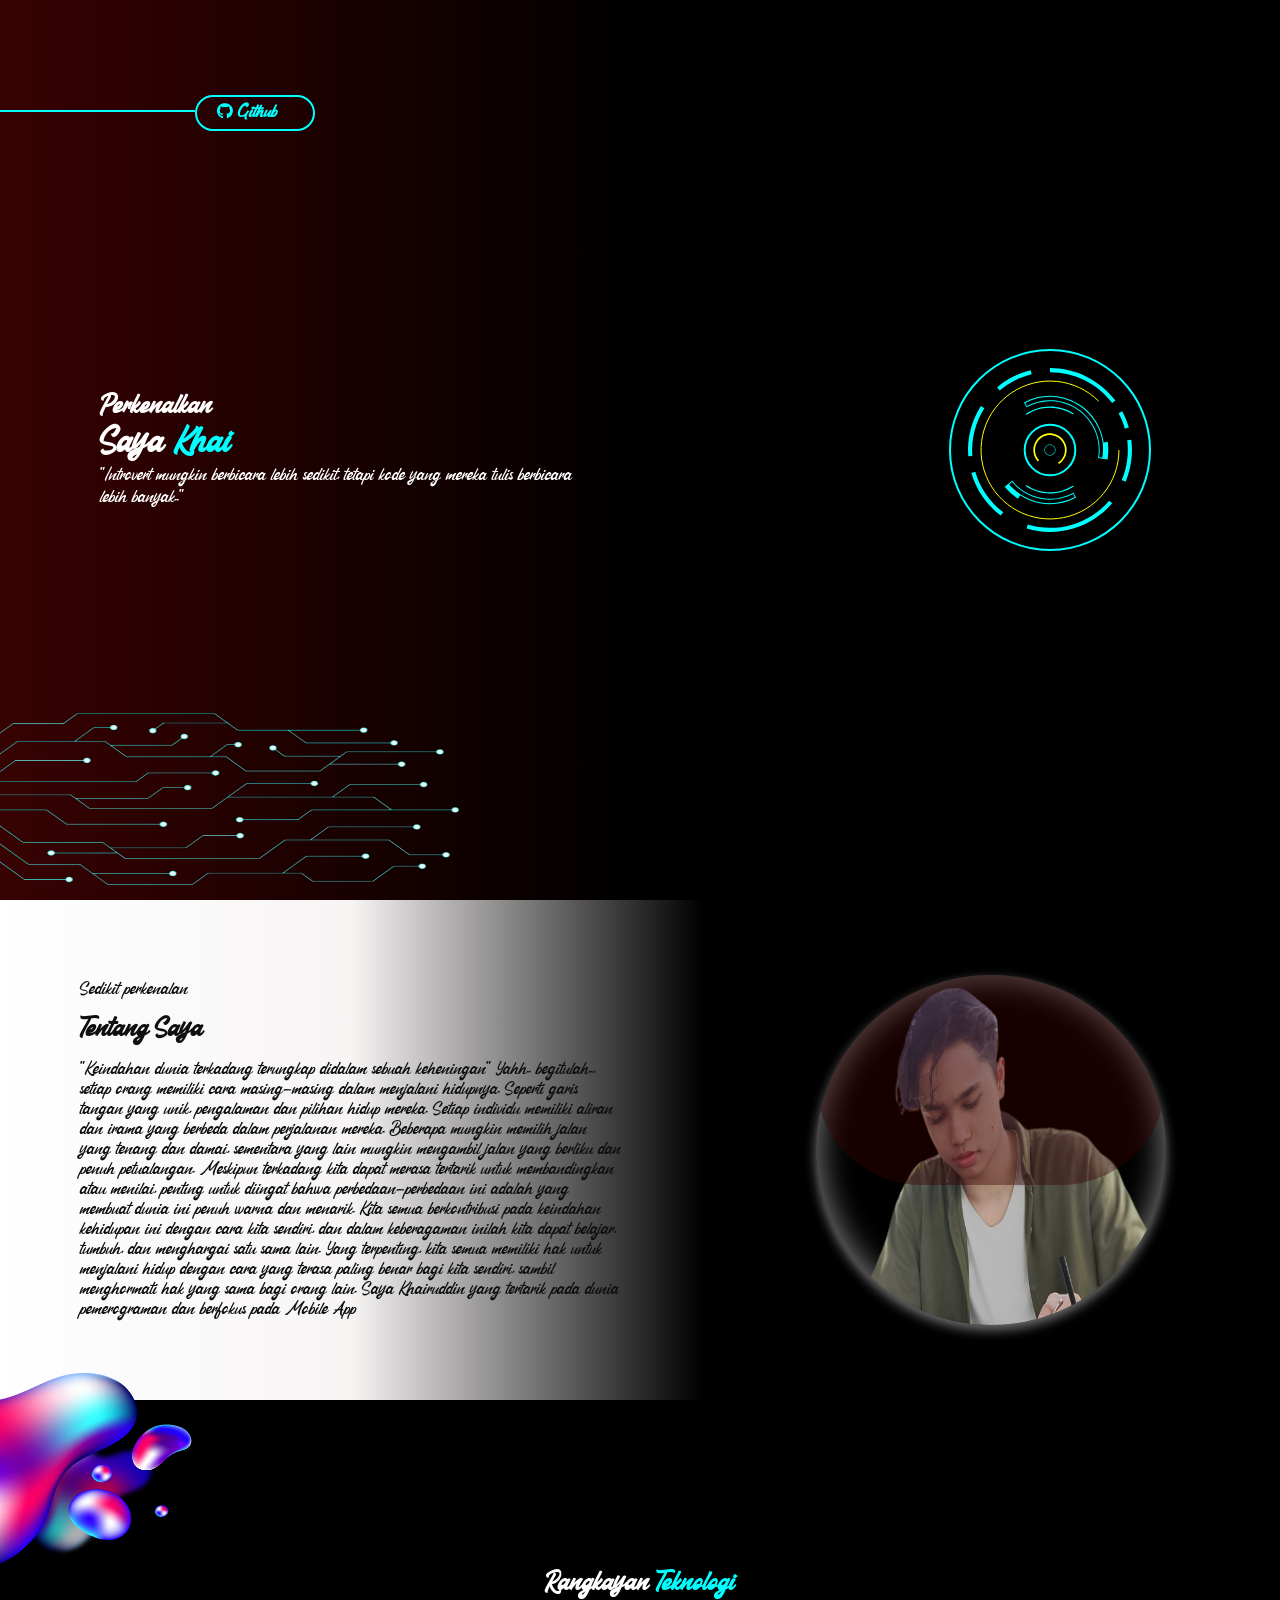
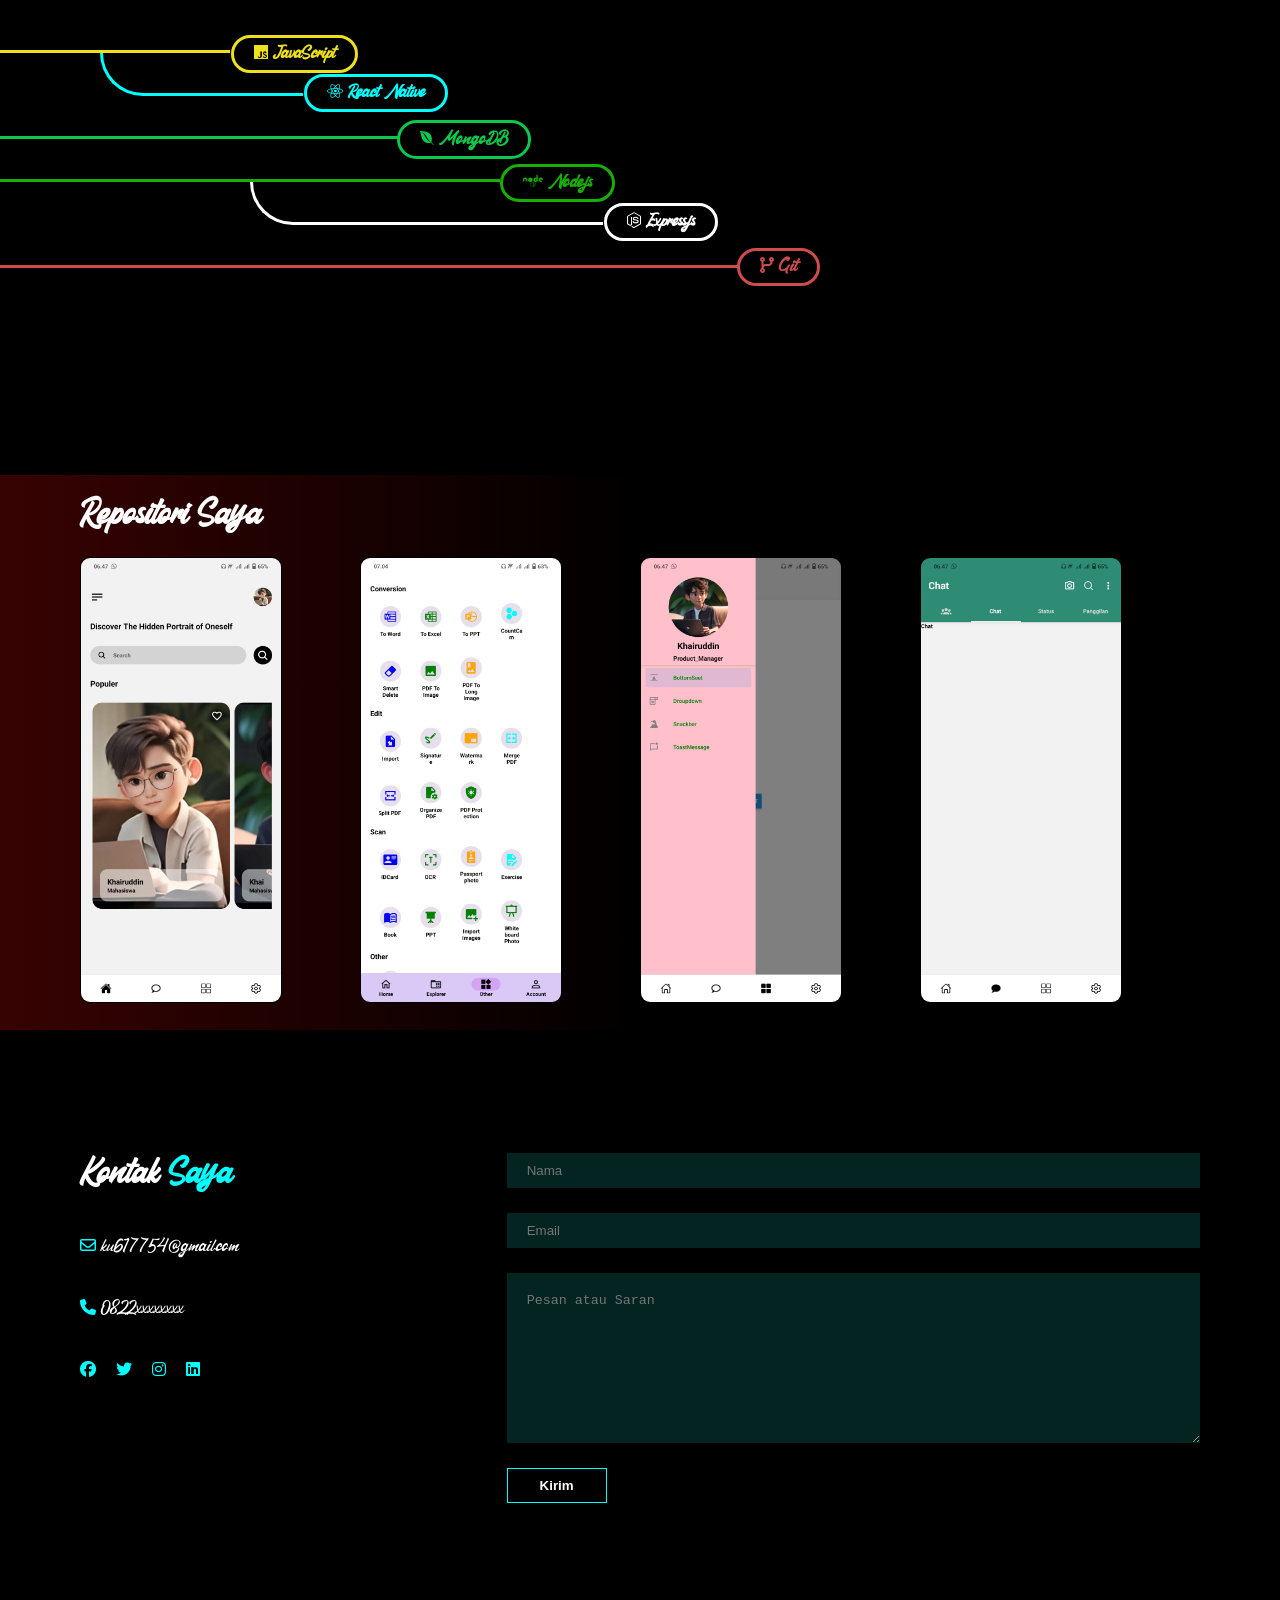
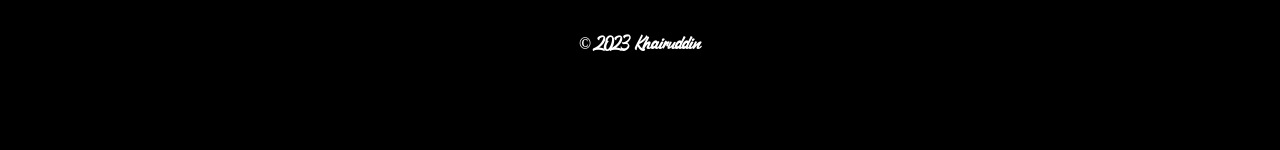
==== index.html @ d04c3fbc "mengatur responsif" ====
<!DOCTYPE html>
<html lang="en">

<head>
    <meta charset="UTF-8">
    <meta name="viewport" content="width=device-width, initial-scale=1.0">
    <title>Porfolio</title>
    <link rel="icon" href="/images/tes.png">
    <link rel="stylesheet" href="/src/styles/main.css">
    <link rel="stylesheet" href="https://cdnjs.cloudflare.com/ajax/libs/animate.css/4.1.1/animate.min.css" />
    <link rel="stylesheet" href="https://cdnjs.cloudflare.com/ajax/libs/font-awesome/6.4.2/css/all.min.css" />
    <link rel="stylesheet" href="/src/styles/animation.css">
    <link rel="stylesheet" href="/src/styles/responsive.css">
</head>

<body>
    <div class="Container">
        <header>

            <div class="header_blockA">
                <div class="garis">
                    <div class="sub_garisA"><a href="https://github.com/khai62"><i class="fa-brands fa-github"></i>
                            Github</a></div>
                </div>
                <img src="/images/ee.png">
                <h2 class="animate__animated animate__fadeInDownBig">Perkenalkan</h2>
                <h1 class="animate__animated animate__fadeInLeft">Saya <span>Khai</span></h1>
                <p class="animate__animated animate__fadeInUpBig">"Introvert mungkin berbicara lebih sedikit, tetapi
                    kode
                    yang mereka tulis berbicara lebih banyak.."</p>
            </div>
            <div class="header_blockB">
                <div class="svg-frame">
                    <svg style="--i:0;--j:0;">
                        <g id="out1">
                            <path
                                d="M72 172C72 116.772 116.772 72 172 72C227.228 72 272 116.772 272 172C272 227.228 227.228 272 172 272C116.772 272 72 227.228 72 172ZM197.322 172C197.322 158.015 185.985 146.678 172 146.678C158.015 146.678 146.678 158.015 146.678 172C146.678 185.985 158.015 197.322 172 197.322C185.985 197.322 197.322 185.985 197.322 172Z">
                            </path>
                            <path mask="url(#path-1-inside-1_111_3212)" stroke-miterlimit="16" stroke-width="2"
                                stroke="#00FFFF"
                                d="M72 172C72 116.772 116.772 72 172 72C227.228 72 272 116.772 272 172C272 227.228 227.228 272 172 272C116.772 272 72 227.228 72 172ZM197.322 172C197.322 158.015 185.985 146.678 172 146.678C158.015 146.678 146.678 158.015 146.678 172C146.678 185.985 158.015 197.322 172 197.322C185.985 197.322 197.322 185.985 197.322 172Z">
                            </path>
                        </g>
                    </svg>

                    <svg style="--i:1;--j:1;">
                        <g id="out2">2
                            <mask fill="white" id="path-2-inside-2_111_3212">
                                <path
                                    d="M102.892 127.966C93.3733 142.905 88.9517 160.527 90.2897 178.19L94.3752 177.88C93.1041 161.1 97.3046 144.36 106.347 130.168L102.892 127.966Z">
                                </path>
                                <path
                                    d="M93.3401 194.968C98.3049 211.971 108.646 226.908 122.814 237.541L125.273 234.264C111.814 224.163 101.99 209.973 97.2731 193.819L93.3401 194.968Z">
                                </path>
                                <path
                                    d="M152.707 92.3592C140.33 95.3575 128.822 101.199 119.097 109.421L121.742 112.55C130.981 104.739 141.914 99.1897 153.672 96.3413L152.707 92.3592Z">
                                </path>
                                <path
                                    d="M253.294 161.699C255.099 175.937 253.132 190.4 247.59 203.639L243.811 202.057C249.075 189.48 250.944 175.74 249.23 162.214L253.294 161.699Z">
                                </path>
                                <path
                                    d="M172 90.0557C184.677 90.0557 197.18 92.9967 208.528 98.6474C219.875 104.298 229.757 112.505 237.396 122.621L234.126 125.09C226.869 115.479 217.481 107.683 206.701 102.315C195.921 96.9469 184.043 94.1529 172 94.1529V90.0557Z">
                                </path>
                                <path
                                    d="M244.195 133.235C246.991 138.442 249.216 143.937 250.83 149.623L246.888 150.742C245.355 145.34 243.242 140.12 240.586 135.174L244.195 133.235Z">
                                </path>
                                <path
                                    d="M234.238 225.304C223.932 237.338 210.358 246.126 195.159 250.604C179.961 255.082 163.79 255.058 148.606 250.534L149.775 246.607C164.201 250.905 179.563 250.928 194.001 246.674C208.44 242.42 221.335 234.071 231.126 222.639L234.238 225.304Z">
                                </path>
                            </mask>
                            <path mask="url(#path-2-inside-2_111_3212)" fill="#00FFFF"
                                d="M102.892 127.966L105.579 123.75L101.362 121.063L98.6752 125.28L102.892 127.966ZM90.2897 178.19L85.304 178.567L85.6817 183.553L90.6674 183.175L90.2897 178.19ZM94.3752 177.88L94.7529 182.866L99.7386 182.488L99.3609 177.503L94.3752 177.88ZM106.347 130.168L110.564 132.855L113.251 128.638L109.034 125.951L106.347 130.168ZM93.3401 194.968L91.9387 190.168L87.1391 191.569L88.5405 196.369L93.3401 194.968ZM122.814 237.541L119.813 241.54L123.812 244.541L126.813 240.542L122.814 237.541ZM125.273 234.264L129.272 237.265L132.273 233.266L128.274 230.265L125.273 234.264ZM97.2731 193.819L102.073 192.418L100.671 187.618L95.8717 189.02L97.2731 193.819ZM152.707 92.3592L157.567 91.182L156.389 86.3226L151.53 87.4998L152.707 92.3592ZM119.097 109.421L115.869 105.603L112.05 108.831L115.278 112.649L119.097 109.421ZM121.742 112.55L117.924 115.778L121.152 119.596L124.97 116.368L121.742 112.55ZM153.672 96.3413L154.849 101.201L159.708 100.023L158.531 95.1641L153.672 96.3413ZM253.294 161.699L258.255 161.07L257.626 156.11L252.666 156.738L253.294 161.699ZM247.59 203.639L245.66 208.251L250.272 210.182L252.203 205.569L247.59 203.639ZM243.811 202.057L239.198 200.126L237.268 204.739L241.88 206.669L243.811 202.057ZM249.23 162.214L248.601 157.253L243.641 157.882L244.269 162.842L249.23 162.214ZM172 90.0557V85.0557H167V90.0557H172ZM208.528 98.6474L206.299 103.123L206.299 103.123L208.528 98.6474ZM237.396 122.621L240.409 126.611L244.399 123.598L241.386 119.608L237.396 122.621ZM234.126 125.09L230.136 128.103L233.149 132.093L237.139 129.08L234.126 125.09ZM206.701 102.315L204.473 106.791L204.473 106.791L206.701 102.315ZM172 94.1529H167V99.1529H172V94.1529ZM244.195 133.235L248.601 130.87L246.235 126.465L241.83 128.83L244.195 133.235ZM250.83 149.623L252.195 154.433L257.005 153.067L255.64 148.257L250.83 149.623ZM246.888 150.742L242.078 152.107L243.444 156.917L248.254 155.552L246.888 150.742ZM240.586 135.174L238.22 130.768L233.815 133.134L236.181 137.539L240.586 135.174ZM234.238 225.304L238.036 228.556L241.288 224.759L237.491 221.506L234.238 225.304ZM195.159 250.604L196.572 255.4L196.572 255.4L195.159 250.604ZM148.606 250.534L143.814 249.107L142.386 253.899L147.178 255.326L148.606 250.534ZM149.775 246.607L151.203 241.816L146.411 240.388L144.983 245.18L149.775 246.607ZM194.001 246.674L195.415 251.47L195.415 251.47L194.001 246.674ZM231.126 222.639L234.379 218.841L230.581 215.589L227.329 219.386L231.126 222.639ZM98.6752 125.28C88.5757 141.13 83.8844 159.826 85.304 178.567L95.2754 177.812C94.0191 161.227 98.1709 144.681 107.109 130.653L98.6752 125.28ZM90.6674 183.175L94.7529 182.866L93.9976 172.895L89.912 173.204L90.6674 183.175ZM99.3609 177.503C98.1715 161.8 102.102 146.135 110.564 132.855L102.131 127.481C92.5071 142.585 88.0368 160.4 89.3895 178.258L99.3609 177.503ZM109.034 125.951L105.579 123.75L100.205 132.183L103.661 134.385L109.034 125.951ZM88.5405 196.369C93.8083 214.41 104.78 230.259 119.813 241.54L125.815 233.542C112.512 223.558 102.802 209.532 98.1397 193.566L88.5405 196.369ZM126.813 240.542L129.272 237.265L121.274 231.263L118.815 234.54L126.813 240.542ZM128.274 230.265C115.679 220.813 106.486 207.534 102.073 192.418L92.4735 195.221C97.493 212.412 107.948 227.513 122.272 238.263L128.274 230.265ZM95.8717 189.02L91.9387 190.168L94.7415 199.767L98.6745 198.619L95.8717 189.02ZM151.53 87.4998C138.398 90.681 126.188 96.8793 115.869 105.603L122.325 113.239C131.457 105.519 142.262 100.034 153.884 97.2187L151.53 87.4998ZM115.278 112.649L117.924 115.778L125.56 109.322L122.915 106.193L115.278 112.649ZM124.97 116.368C133.616 109.059 143.846 103.866 154.849 101.201L152.495 91.4818C139.981 94.5132 128.347 100.419 118.514 108.732L124.97 116.368ZM158.531 95.1641L157.567 91.182L147.848 93.5364L148.812 97.5185L158.531 95.1641ZM248.334 162.327C250.028 175.697 248.181 189.277 242.978 201.708L252.203 205.569C258.082 191.522 260.169 176.177 258.255 161.07L248.334 162.327ZM249.521 199.027L245.741 197.445L241.88 206.669L245.66 208.251L249.521 199.027ZM248.423 203.987C254.025 190.602 256.014 175.98 254.19 161.585L244.269 162.842C245.873 175.5 244.125 188.357 239.198 200.126L248.423 203.987ZM249.858 167.174L253.923 166.659L252.666 156.738L248.601 157.253L249.858 167.174ZM172 95.0557C183.903 95.0557 195.644 97.8172 206.299 103.123L210.757 94.1717C198.717 88.1761 185.45 85.0557 172 85.0557V95.0557ZM206.299 103.123C216.954 108.429 226.233 116.135 233.406 125.634L241.386 119.608C233.281 108.874 222.796 100.167 210.757 94.1717L206.299 103.123ZM234.383 118.631L231.113 121.1L237.139 129.08L240.409 126.611L234.383 118.631ZM238.116 122.077C230.393 111.849 220.403 103.552 208.93 97.8393L204.473 106.791C214.56 111.814 223.345 119.11 230.136 128.103L238.116 122.077ZM208.93 97.8393C197.458 92.1263 184.816 89.1529 172 89.1529V99.1529C183.269 99.1529 194.385 101.767 204.473 106.791L208.93 97.8393ZM177 94.1529V90.0557H167V94.1529H177ZM239.79 135.601C242.416 140.49 244.504 145.649 246.02 150.988L255.64 148.257C253.927 142.225 251.567 136.395 248.601 130.87L239.79 135.601ZM249.464 144.813L245.523 145.932L248.254 155.552L252.195 154.433L249.464 144.813ZM251.698 149.376C250.067 143.628 247.818 138.073 244.991 132.808L236.181 137.539C238.666 142.168 240.644 147.052 242.078 152.107L251.698 149.376ZM242.951 139.579L246.561 137.64L241.83 128.83L238.22 130.768L242.951 139.579ZM230.441 222.051C220.763 233.351 208.017 241.603 193.746 245.808L196.572 255.4C212.698 250.649 227.101 241.325 238.036 228.556L230.441 222.051ZM193.746 245.808C179.475 250.012 164.291 249.99 150.033 245.742L147.178 255.326C163.289 260.125 180.447 260.151 196.572 255.4L193.746 245.808ZM153.397 251.962L154.567 248.035L144.983 245.18L143.814 249.107L153.397 251.962ZM148.348 251.399C163.7 255.973 180.049 255.997 195.415 251.47L192.588 241.877C179.077 245.858 164.702 245.837 151.203 241.816L148.348 251.399ZM195.415 251.47C210.78 246.942 224.504 238.058 234.924 225.891L227.329 219.386C218.167 230.084 206.099 237.897 192.588 241.877L195.415 251.47ZM227.874 226.436L230.986 229.101L237.491 221.506L234.379 218.841L227.874 226.436Z">
                            </path>
                        </g>
                    </svg>

                    <svg style="--i:0;--j:2;">
                        <g id="inner3">
                            <path
                                d="M195.136 135.689C188.115 131.215 179.948 128.873 171.624 128.946C163.299 129.019 155.174 131.503 148.232 136.099L148.42 136.382C155.307 131.823 163.368 129.358 171.627 129.286C179.886 129.213 187.988 131.537 194.954 135.975L195.136 135.689Z">
                            </path>
                            <path
                                d="M195.136 208.311C188.115 212.784 179.948 215.127 171.624 215.054C163.299 214.981 155.174 212.496 148.232 207.901L148.42 207.618C155.307 212.177 163.368 214.642 171.627 214.714C179.886 214.786 187.988 212.463 194.954 208.025L195.136 208.311Z">
                            </path>
                            <path mask="url(#path-5-inside-3_111_3212)" fill="#00FFFF"
                                d="M195.136 135.689L195.474 135.904L195.689 135.566L195.351 135.352L195.136 135.689ZM171.624 128.946L171.627 129.346L171.624 128.946ZM148.232 136.099L148.011 135.765L147.678 135.986L147.899 136.32L148.232 136.099ZM148.42 136.382L148.086 136.603L148.307 136.936L148.641 136.716L148.42 136.382ZM171.627 129.286L171.63 129.686L171.627 129.286ZM194.954 135.975L194.739 136.313L195.076 136.528L195.291 136.19L194.954 135.975ZM195.136 208.311L195.351 208.648L195.689 208.433L195.474 208.096L195.136 208.311ZM171.624 215.054L171.627 214.654L171.624 215.054ZM148.232 207.901L147.899 207.68L147.678 208.014L148.011 208.234L148.232 207.901ZM148.42 207.618L148.641 207.284L148.307 207.063L148.086 207.397L148.42 207.618ZM171.627 214.714L171.63 214.314L171.627 214.714ZM194.954 208.025L195.291 207.81L195.076 207.472L194.739 207.687L194.954 208.025ZM195.351 135.352C188.265 130.836 180.022 128.473 171.62 128.546L171.627 129.346C179.874 129.274 187.966 131.594 194.921 136.026L195.351 135.352ZM171.62 128.546C163.218 128.619 155.018 131.127 148.011 135.765L148.453 136.432C155.33 131.88 163.38 129.418 171.627 129.346L171.62 128.546ZM147.899 136.32L148.086 136.603L148.753 136.161L148.566 135.878L147.899 136.32ZM148.641 136.716C155.463 132.199 163.448 129.757 171.63 129.686L171.623 128.886C163.287 128.958 155.15 131.447 148.199 136.049L148.641 136.716ZM171.63 129.686C179.812 129.614 187.839 131.916 194.739 136.313L195.169 135.638C188.138 131.158 179.959 128.813 171.623 128.886L171.63 129.686ZM195.291 136.19L195.474 135.904L194.799 135.474L194.617 135.76L195.291 136.19ZM194.921 207.974C187.966 212.406 179.874 214.726 171.627 214.654L171.62 215.454C180.022 215.527 188.265 213.163 195.351 208.648L194.921 207.974ZM171.627 214.654C163.38 214.582 155.33 212.12 148.453 207.567L148.011 208.234C155.018 212.873 163.218 215.38 171.62 215.454L171.627 214.654ZM148.566 208.122L148.753 207.838L148.086 207.397L147.899 207.68L148.566 208.122ZM148.199 207.951C155.15 212.553 163.287 215.041 171.623 215.114L171.63 214.314C163.448 214.243 155.463 211.801 148.641 207.284L148.199 207.951ZM171.623 215.114C179.959 215.187 188.138 212.842 195.169 208.362L194.739 207.687C187.839 212.084 179.812 214.386 171.63 214.314L171.623 215.114ZM194.617 208.239L194.799 208.526L195.474 208.096L195.291 207.81L194.617 208.239Z">
                            </path>
                        </g>
                        <path stroke="#00FFFF"
                            d="M240.944 172C240.944 187.951 235.414 203.408 225.295 215.738C215.176 228.068 201.095 236.508 185.45 239.62C169.806 242.732 153.567 240.323 139.5 232.804C125.433 225.285 114.408 213.12 108.304 198.384C102.2 183.648 101.394 167.25 106.024 151.987C110.654 136.723 120.434 123.537 133.696 114.675C146.959 105.813 162.884 101.824 178.758 103.388C194.632 104.951 209.472 111.97 220.751 123.249"
                            id="out3"></path>
                    </svg>

                    <svg style="--i:1;--j:3;">
                        <g id="inner1">
                            <path fill="#00FFFF"
                                d="M145.949 124.51L148.554 129.259C156.575 124.859 165.672 122.804 174.806 123.331C183.94 123.858 192.741 126.944 200.203 132.236C207.665 137.529 213.488 144.815 217.004 153.261C220.521 161.707 221.59 170.972 220.09 179.997L224.108 180.665L224.102 180.699L229.537 181.607C230.521 175.715 230.594 169.708 229.753 163.795L225.628 164.381C224.987 159.867 223.775 155.429 222.005 151.179C218.097 141.795 211.628 133.699 203.337 127.818C195.045 121.937 185.266 118.508 175.118 117.923C165.302 117.357 155.525 119.474 146.83 124.037C146.535 124.192 146.241 124.349 145.949 124.51ZM224.638 164.522C224.009 160.091 222.819 155.735 221.082 151.563C217.246 142.352 210.897 134.406 202.758 128.634C194.62 122.862 185.021 119.496 175.06 118.922C165.432 118.367 155.841 120.441 147.311 124.914L148.954 127.91C156.922 123.745 165.876 121.814 174.864 122.333C184.185 122.87 193.166 126.019 200.782 131.421C208.397 136.822 214.339 144.257 217.928 152.877C221.388 161.188 222.526 170.276 221.23 179.173L224.262 179.677C224.998 174.671 225.35 169.535 224.638 164.522Z"
                                clip-rule="evenodd" fill-rule="evenodd"></path>
                            <path fill="#00FFFF"
                                d="M139.91 220.713C134.922 217.428 130.469 213.395 126.705 208.758L130.983 205.286L130.985 205.288L134.148 202.721C141.342 211.584 151.417 217.642 162.619 219.839C173.821 222.036 185.438 220.232 195.446 214.742L198.051 219.491C197.759 219.651 197.465 219.809 197.17 219.963C186.252 225.693 173.696 227.531 161.577 225.154C154.613 223.789 148.041 221.08 142.202 217.234L139.91 220.713ZM142.752 216.399C148.483 220.174 154.934 222.833 161.769 224.173C173.658 226.504 185.977 224.704 196.689 219.087L195.046 216.09C185.035 221.323 173.531 222.998 162.427 220.82C151.323 218.643 141.303 212.747 134.01 204.122L131.182 206.5C134.451 210.376 138.515 213.607 142.752 216.399Z"
                                clip-rule="evenodd" fill-rule="evenodd"></path>
                        </g>
                    </svg>

                    <svg style="--i:2;--j:4;">
                        <path fill="#00FFFF"
                            d="M180.956 186.056C183.849 184.212 186.103 181.521 187.41 178.349C188.717 175.177 189.013 171.679 188.258 168.332C187.503 164.986 185.734 161.954 183.192 159.65C180.649 157.346 177.458 155.883 174.054 155.46C170.649 155.038 167.197 155.676 164.169 157.288C161.14 158.9 158.683 161.407 157.133 164.468C155.582 167.528 155.014 170.992 155.505 174.388C155.997 177.783 157.524 180.944 159.879 183.439L161.129 182.259C159.018 180.021 157.648 177.186 157.207 174.141C156.766 171.096 157.276 167.989 158.667 165.245C160.057 162.5 162.261 160.252 164.977 158.806C167.693 157.36 170.788 156.788 173.842 157.167C176.895 157.546 179.757 158.858 182.037 160.924C184.317 162.99 185.904 165.709 186.581 168.711C187.258 171.712 186.992 174.849 185.82 177.694C184.648 180.539 182.627 182.952 180.032 184.606L180.956 186.056Z"
                            id="center1"></path>
                        <path fill="#00FFFF"
                            d="M172 166.445C175.068 166.445 177.556 168.932 177.556 172C177.556 175.068 175.068 177.556 172 177.556C168.932 177.556 166.444 175.068 166.444 172C166.444 168.932 168.932 166.445 172 166.445ZM172 177.021C174.773 177.021 177.021 174.773 177.021 172C177.021 169.227 174.773 166.979 172 166.979C169.227 166.979 166.979 169.227 166.979 172C166.979 174.773 169.227 177.021 172 177.021Z"
                            id="center"></path>
                    </svg>

                </div>
            </div>
        </header>
        <section>
            <div class="section_blockA">
                <p>Sedikit perkenalan</p>
                <h1>Tentang Saya</h1>
                <p>"Keindahan dunia terkadang terungkap didalam sebuah keheningan" Yahh.. begitulah.., setiap orang
                    memiliki
                    cara masing-masing dalam
                    menjalani hidupnya. Seperti garis tangan yang unik, pengalaman dan pilihan hidup mereka. Setiap
                    individu
                    memiliki aliran
                    dan irama yang berbeda dalam perjalanan mereka. Beberapa mungkin memilih jalan yang tenang dan
                    damai,
                    sementara yang lain mungkin mengambil jalan yang berliku dan penuh petualangan. Meskipun terkadang
                    kita
                    dapat merasa tertarik untuk membandingkan atau menilai, penting untuk diingat bahwa
                    perbedaan-perbedaan
                    ini adalah yang membuat dunia ini penuh warna dan menarik. Kita semua berkontribusi pada keindahan
                    kehidupan ini dengan cara kita sendiri, dan dalam keberagaman inilah kita dapat belajar, tumbuh, dan
                    menghargai satu sama lain. Yang terpenting, kita semua memiliki hak untuk menjalani hidup dengan
                    cara
                    yang terasa paling benar bagi kita sendiri, sambil menghormati hak yang sama bagi orang lain. Saya
                    Khairuddin yang tertarik pada dunia pemerograman dan berfokus pada Mobile App </p>
                <img src="/images/bubbles.png">
            </div>
            <div class="section_blockB">
                <div class="loader">
                    <img src="/images/kkk.png">
                </div>

            </div>
        </section>
        <aside>
            <h1>Rangkayan <span>Teknologi</span></h1>
            <div class="aside_blockA">
                <div class="aside_subBlockA"><span class="spanA"><i class="fa-brands fa-js"></i> JavaScript</span>
                </div>
                <div class="aside_subBlockB"><span class="spanB"><i class="fa-brands fa-react"></i> React Native</span>
                </div>
                <div class="aside_subBlockC"><span class="spanC"><i class="fa-brands fa-envira"></i> MongoDB</span>
                </div>
                <div class="aside_subBlockD"><span class="spanD"><i class="fa-brands fa-node"></i> Node.js</span></div>
                <div class="aside_subBlockE"><span class="spanE"><i class="fa-brands fa-node-js"></i> Express.js</span>
                </div>
                <div class="aside_subBlockF"><span class="spanF"><i class="fa-solid fa-code-branch"></i> Git</span>
                </div>
            </div>

        </aside>
        <figure>
            <div class="figure_blockA">
                <h1>Repositori <span>Saya</span></h1>
            </div>
            <div class="figure_blockB">
                <a href="https://github.com/khai62/Aplikasi/blob/main/screen/Home.tsx"
                    class="animate__animated animate__lightSpeedInLeft"><img src="images/home.jpeg"></a>
                <a href="https://github.com/khai62/Aplikasi/blob/main/screen/Lainnya.tsx"
                    class="animate__animated animate__lightSpeedInLeft"><img src="images/other.jpeg"></a>
                <a href="https://github.com/khai62/Aplikasi/blob/main/screen/Chat.tsx"
                    class="animate__animated animate__lightSpeedInLeft"><img src="images/draw.jpeg"></a>
                <a href="https://github.com/khai62/Index/blob/main/screen/Other.tsx"
                    class="animate__animated animate__lightSpeedInLeft"><img src="images/wa.jpeg"></a>
            </div>
        </figure>
        <footer>
            <div class="footer_blockA">
                <h1>Kontak <span>Saya</span></h1>
                <a href=""><i class="fa-regular fa-envelope"></i> ku617754@gmail.com</a>
                <a href=""><i class="fa-solid fa-phone"></i> 0822xxxxxxxx</a>
                <div class="footer_subblockA">
                    <a href=""><i class="fa-brands fa-facebook"></i></a>
                    <a href=""><i class="fa-brands fa-twitter"></i></a>
                    <a href=""><i class="fa-brands fa-instagram"></i></a>
                    <a href=""><i class="fa-brands fa-linkedin"></i></a>
                </div>
            </div>
            <div class="footer_blockB">
                <form action="">
                    <input type="text" name="name" placeholder="Nama" required>
                    <input type="email" name="email" placeholder="Email" required>
                    <textarea name="Message" cols="30" rows="10" placeholder="Pesan atau Saran" required></textarea>
                    <input class="input" type="submit" value="Kirim">
                </form>
            </div>
            <div class="footer_blockC">
                <p>&copy; 2023 Khairuddin</p>
            </div>
        </footer>
    </div>

    <!-- --------------------------- handphone----------------  -->

    <div class="container1">
        <div class="subcontainer1">
            <div class="subcontainer1_blockA">
                <button><i class="fa-solid fa-share-nodes"></i></button>
            </div>
            <div class="subcontainer1_blockB">
                <img src="/images/gambarku.png">
            </div>
            <div class="subcontainer1_blockC">
                <img src="/images/bandera (1).png">
            </div>
            <div class="subcontainer1_blockD">
                <h2>Khairuddin</h2>
                <p>Android Developer</p>
            </div>
            <div class="subcontainer1_blockE">
                <h3 class="h3E_blockA">0 Years<br>
                    <p>Experience</p>
                </h3>
                <h3 class="h3E_blockB">20<br>
                    <p>Age</p>
                </h3>
                <h3 class="h3E_blockC">Status<br>
                    <p>University Student</p>
                </h3>
            </div>
            <div class="subcontainer1_blockF">
                <p>I am a software engineer based in Indonesia, Batam, I specialize in android development for mobile
                    applications</p>
                <a href="/components/kontak.html"><i class="fa-solid fa-phone"></i> Contact Me</a>
            </div>

        </div>

        <nav class="nav_blockA">
            <a href="index.html"><i class="fa-solid fa-user active"></i><br><sub>profil</sub></a>
            <a href="/components/projek.html"><i class="fa-solid fa-code"></i><br><sub>projek</sub></a>
            <a href="/components/stack.html"><i class="fa-solid fa-cubes-stacked"></i><br><sub>stack</sub></a>
            <a href="/components/kontak.html"><i class="fa-solid fa-phone"></i><br><sub>kontak</sub></a>
        </nav>
    </div>
</body>
<script src="script/script.js"></script>

</html>
---- src/styles/main.css ----
*{
  margin: 0;
  padding: 0;
}
@font-face {
  font-family: Northern Demo Version;
  src: url('/font/Northern\ Demo\ Version.otf') format('truetype');
}
@font-face {
  font-family: Delich FREE;
  src: url('/font/Delich\ FREE.otf') format('truetype');
}
@font-face {
  font-family: Nathan TTF;
  src: url('/font/Nathan\ TTF.ttf') format('truetype');
}
body{
  max-width: 100%;
  overflow-x: hidden;
  font-family:Nathan TTF ;
}
.Container{
  background: #000;
}
header{
    width: 100%;
    height: 100vh;
    background: linear-gradient(to right, #380202, black, black);
    display: flex;
    margin: 0;
    padding: 0;
}

.header_blockA{
    color: white;
    align-self: center;
    padding: 100px;
    width: 500px;
}
.header_blockA img{
  position: absolute;
  left: -5px;
  bottom: -5px;
  width: 500px;
  height: 200px;
}
.header_blockA span{
  color: aqua;
}
.header_blockA .garis{
  position: absolute;
  left: -5px;
  top: 110px;
}
.header_blockA .sub_garisA{
  display: grid;
  justify-content: flex-end;
  width: 200px;
  height: 2px;
  margin-bottom: 50px;
  background: aqua;
}
.header_blockA a{
  color: aqua;
  text-decoration: none;
  margin-top: -15px;
  margin-right: -120px;
  padding-left: 20px;
  padding-right: 20px;
  padding-top: 5px;
  padding-bottom: 5px;
  border-radius: 20px;
  border: 2px solid aqua;
  font-weight: bold;
}
.header_blockA a:hover{
  background: aqua;
  color: black;
}
.header_blockB{
    align-self: center;
    width: 500px;
    height: 500px;
}
.header_blockB .imgA{
    width: 550px;
    height: 500px;
}
.header_blockB .imgB{
    position: absolute;
    right: 230px;
    top: 180px;
    width: 300px;
    height: 300px;
}
section{
    display: flex;
    height: max-content;
    width: 100%;
    background: #000;
}
.section_blockA{
    background: linear-gradient(to right, #ffffff, rgb(247, 244, 244), rgba(0, 0, 0, 0.863)) ;
    padding: 80px;
    align-self: center;
    width: 1200px;
    color: rgb(15, 15, 15);
    line-height: 20px;
}
.section_blockA h1{
  margin-top: 20px;
  margin-bottom: 20px;
}
.section_blockA img{
    display: grid;
    width: 200px;
    height: 200px;
    position: absolute;
    left: -5px;
    margin-top: 50px;
}
.section_blockB{
    display: grid;
    background: black;
    justify-content: center;
    align-content: center;
    width: 100%;
    padding-top: 30px;
    padding-bottom: 30px;
}
.section_blockB img{
    align-self: center;
    justify-self: center;
    max-width: 100%;
    height: 100%; 
}

aside{
    display: grid;
    height: 75vh;
    background: #000000;
    color: white;
    align-content: center;
}
aside h1{
  justify-self: center;
  align-self: center;
}
aside h1 span{
  color: aqua;
}
.aside_blockA{
  display: inline;
  justify-content: start;
  padding-top: 50px;
}
.aside_subBlockA{
  display: grid;
  justify-content: flex-end;
  width: 230px;
  height: 3px;
  background: rgb(238, 224, 29);
}
.aside_subBlockB{
  display: grid;
  justify-content: flex-end;
  width: 200px;
  height: 40px;
  border-bottom-left-radius: 60px;
  margin-bottom: 40px;
  background: transparent;
  border-bottom: 3px aqua solid ;
  border-left:3px aqua solid;
  margin-left: 100px;
}
.aside_subBlockC{
  display: grid;
  justify-content: flex-end;
  width: 400px;
  height: 3px;
  margin-bottom: 40px;
  background: #0bca4b;
}
.aside_subBlockD{
  display: grid;
  justify-content: flex-end;
  width: 500px;
  height: 3px;
  background: #19ad05;
}
.aside_subBlockE{
  display: grid;
  justify-content: flex-end;
  width: 350px;
  height: 40px;
  border-bottom-left-radius: 60px;
  margin-bottom: 40px;
  background: transparent;
  border-bottom: 3px #ffff solid ;
  border-left:3px #ffff solid;
  margin-left: 250px;
}
.aside_subBlockF{
  display: grid;
  justify-content: flex-end;
  width: 740px;
  height: 3px;
  margin-bottom: 40px;
  background: #ce4c4c;
}
.aside_blockA .spanA{
  color: rgb(238, 224, 29);
  margin-top: -15px;
  margin-right: -128px;
  padding-left: 20px;
  padding-right: 20px;
  padding-top: 5px;
  padding-bottom: 5px;
  border-radius: 20px;
  border: 3px solid rgb(238, 224, 29);
  font-weight: bold;
  align-self: center;
  justify-self: center;
}
.aside_blockA .spanB{
  color: aqua;
  padding-left: 20px;
  padding-right: 20px;
  padding-top: 5px;
  padding-bottom: 5px;
  border: 3px solid aqua;
  align-self: center;
  justify-self: center;
  font-weight: bold;
  border-radius: 20px;
  margin-right: -145px;
  margin-bottom: -40px;

}
.aside_blockA .spanC{
  color: #0bca4b;
  margin-top: -16px;
  margin-right: -131px;
  padding-left: 20px;
  padding-right: 20px;
  padding-top: 6px;
  padding-bottom: 5px;
  border-radius: 20px;
  border: 3px solid #0bca4b;
  font-weight: bold;
  align-self: center;
  justify-self: center;

}
.aside_blockA .spanD{
  color: #19ad05;
  margin-top: -15px;
  margin-right: -115px;
  padding-left: 20px;
  padding-right: 20px;
  padding-top: 5px;
  padding-bottom: 5px;
  border-radius: 20px;
  border: 3px solid #19ad05;
  font-weight: bold;
  align-self: center;
  justify-self: center;
}
.aside_blockA .spanE{
  color: #ffff;
  padding-left: 20px;
  padding-right: 20px;
  padding-top: 5px;
  padding-bottom: 5px;
  border: 3px solid #ffff;
  align-self: center;
  justify-self: center;
  font-weight: bold;
  border-radius: 20px;
  margin-right: -116px;
  margin-bottom: -40px;
}
.aside_blockA .spanF{
  color: #ce4c4c;
  margin-top: -17px;
  margin-right: -80px;
  padding-left: 20px;
  padding-right: 20px;
  padding-top: 5px;
  padding-bottom: 5px;
  border-radius: 20px;
  border: 3px solid #ce4c4c;
  font-weight: bold;
  align-self: center;
  justify-self: center;
}

figure{
  display: grid;
  height: max-content;
  background: linear-gradient(to right, #380202, black, black);
  padding: 20px 80px 20px 80px;
  
}

.figure_blockA{
  display: grid;
}

.figure_blockA h1{
  width: 230px;
  align-self: center;
  color: white;
  padding-bottom: 20px;


}
.figure_blockB{
  display: grid;
  grid-auto-flow: column;
}

.figure_blockB a img{
  width: 200px;
  height: max-content;
  border-radius: 10px;
  border: 1px solid black;
}

footer{
  height: 80vh;
  background: #000;
  display: grid;
  grid-template-areas: 
  'blockA blockB'
  'blockA blockB'
  'blockC blockC';
  grid-template-columns: 1fr 2fr;
  grid-template-rows: 400px;

}
.footer_blockA{
  background: black;
  grid-area: blockA;
  color: white;
  display: grid;
  padding: 80px;
  align-content: center;
  gap: 40px;
  padding-bottom: 200px;

}
.footer_blockA a{
  text-decoration: none;
  color: white;

}
.footer_blockA h1 span{
  color: aqua;
}
.footer_blockA i{
  color: aqua;
}
.footer_subblockA{
  display: flex;
  gap: 20px;
}
.footer_blockB{
  grid-area: blockB;
  padding: 80px;
  display: grid;
  background: black;
  
}
.footer_blockB form{
  display: grid;
  align-content: center;
  gap: 25px;
}
.footer_blockB form input{
  height: 35px;
  padding-left: 20px;
  padding-right: 20px;
  background: rgb(3, 36, 33);
  border: none;
  color: white;
}
.footer_blockB form textarea{
  color: white;
  height: 130px;
  padding: 20px;
  background: rgb(3, 36, 33);
  border: none;
}
.footer_blockB .input{
  width: 100px;
  background: transparent;
  font-weight: bold;
  color: white;
  border: 1px solid aqua;
}

.footer_blockC{
  background: #000;
  grid-area: blockC;
  color: white;
  height: 40px;
  display: grid;
}
.footer_blockC p{
  justify-self: center;
  align-self: center;
  font-weight: bold;
}
.container1{
  display: none;
}
---- src/styles/animation.css ----
.svg-frame {
position: relative;
width: 300px;
height: 300px;
transform-style: preserve-3d;
display: flex;
justify-content: center;
align-items: center;
margin-left: 200px;
margin-top: 100px;
}

.svg-frame svg {
position: absolute;
transition: .5s;
z-index: calc(1 - (0.2 * var(--j)));
transform-origin: center;
width: 344px;
height: 344px;
fill: none;
}

.svg-frame:hover svg {
transform: rotate(-80deg) skew(30deg) translateX(calc(45px * var(--i))) translateY(calc(-35px * var(--i)));
}

.svg-frame svg #center {
transition: .5s;
transform-origin: center;
}

.svg-frame:hover svg #center {
transform: rotate(-30deg) translateX(45px) translateY(-3px);
}

#out2 {
animation: rotate16 7s ease-in-out infinite alternate;
transform-origin: center;
}

#out3 {
animation: rotate16 3s ease-in-out infinite alternate;
transform-origin: center;
stroke: #ff0;
}

#inner3,
#inner1 {
animation: rotate16 4s ease-in-out infinite alternate;
transform-origin: center;
}

#center1 {
fill: #ff0;
animation: rotate16 2s ease-in-out infinite alternate;
transform-origin: center;
}

@keyframes rotate16 {
to {
    transform: rotate(360deg);
}
}













.loader {
width: 350px;
height: 350px;
border-radius: 50%;
position: relative;
box-shadow: 0 0 30px 4px rgba(151, 149, 149, 0.801) inset,
0 5px 12px rgba(246, 248, 246, 0.459);
overflow: hidden;
}

.loader:before,
.loader:after {
content: "";
position: absolute;
width: 100%;
height: 100%;
border-radius: 45%;
top: -40%;
background-color: rgba(54, 160, 155, 0);
animation: wave 5s linear infinite;
}

.loader:before {
border-radius: 30%;
background: #38020267;
animation: wave 5s linear infinite;
}

@keyframes wave {
0% {
    transform: rotate(0);
}

100% {
    transform: rotate(360deg);
}
}
---- src/styles/responsive.css ----
@media only screen and (max-width: 950px) {
    header p{
        display: none;
    }
    .header_blockA{
        padding: 80px;
    }
    .loader{
        width: 200px;
        height: 200px;
    }
    section{
        height: max-content;
    }
    aside{
        height: max-content;
    }
    aside h1{
        padding-top: 25px;
    }
    .aside_subBlockA{
        width: 100px;
    }
    .aside_subBlockB{
        width: 130px;
        margin-left: 40px;
    }
    .aside_subBlockC{
        width: 300px;
    }
    .aside_subBlockD{
        width: 400px;
    }
    .aside_subBlockE{
        width: 320px;
        margin-left: 180px;
    }
    .aside_subBlockF{
        width: 600px;
    }
    figure{
        height: max-content;
    }
    .figure_blockA h1{
        padding-top: 25px;
        padding-bottom: 25px;
    }
    .figure_blockB{
        display: grid;
        grid-auto-flow: row;
        grid-template-columns: 1fr 1fr;
        justify-self: center;
        align-self: center;
        gap: 30px;
    }
    footer{
        height: max-content;
    }
    .footer_blockA a .fa-regular {
        display: none;
    }
    .footer_blockA a .fa-solid {
        display: none;
    }
    .footer_blockC{
        height: max-content;
        padding-bottom: 50px;
    }

}





/* ----------------- handphone--------------  */



@media only screen and (max-width: 752px){

    .Container{
        display: none;
    }
    .container1{
        display: inline;
        overflow: hidden;
    }
    .subcontainer1{
        width: 100%;
        height: 100vh;
        background: linear-gradient(to bottom, #380202, rgb(20, 4, 4), black);
    }
    .nav_blockA{
        background: rgb(238, 248, 246);
        display: flex;
        position: fixed;
        bottom: 0;
        left: 0;
        width: 100%;
        text-align: center;
        height: 80px;
        justify-content: space-around;
    }
    .nav_blockA a{
        display: inline-block;
        text-decoration: none;
        align-self: center;
        color: black;
        
    }
    
    .nav_blockA i{
        font-size: 20px;
        padding: 5px 25px 5px 25px;
        border-radius: 18px;
    }
    .nav_blockA .active{
        background: rgba(0, 162, 255, 0.356);
    }
    .nav_blockA sub{
        font-family: sans-serif;
    }

    /* -------------------  */
    button{
        background: transparent;
        border: none;
    }
    .subcontainer1_blockA{
        display: grid;
        justify-content: flex-end;
        height: 45px;
        padding-right: 20px ;
        align-content: end;
    }
    .subcontainer1_blockA i{
        color: white;
        font-size: 25px;
    }
    .subcontainer1_blockB{
        display: grid;
        width: 100%;
        justify-content: center;

    }
    .subcontainer1_blockB img{
        width: 300px;

    }
    .subcontainer1_blockC{
        display: grid;
        width: 100%;
        box-sizing: border-box;
    }
    .subcontainer1_blockC img{
        justify-self: end;
        margin-right: 10px;
        border-radius: 50%;
        margin-top: 10px;
        width: 35px;
        height: 35px;
    }
    .subcontainer1_blockD{
        box-sizing: border-box;
        width: 100%;
        color: white;
    }
    .subcontainer1_blockD h2{
        text-align: center;
    }
    .subcontainer1_blockD p{
        text-align: center;
    }
    .subcontainer1_blockE{
        box-sizing: border-box;
        width: 100%;
        display: grid;
        grid-template-columns: 1fr 1fr 1fr;
        grid-template-areas: 
        'h3E_blockA h3E_blockB h3E_blockC ';
        justify-content: space-around;
        margin-top: 30px;
        color: white;
    }
    .h3E_blockA {
        grid-area: h3E_blockA ;
        text-align: center;
    }
    .h3E_blockB {
        grid-area: h3E_blockB;
        text-align: center;
        border-left: 1px solid aqua;
        border-right: 1px solid aqua;
    }
    .h3E_blockC {
        grid-area: h3E_blockC;
        text-align: center;
    }
    .subcontainer1_blockF{
        display: grid;
        justify-content: center;
        color:white;
        width: 100%;
        padding: 20px;
        height: max-content;
        margin-top: 30px;
        box-sizing: border-box;
    }
    .subcontainer1_blockF p{
        text-align: center;
    }
    .subcontainer1_blockF a{
        justify-self: center;
        text-align: center;
        text-decoration: none;
        color: black;
        padding: 8px 20px;
        background: aqua;
        box-sizing: border-box;
        border-radius: 20px;
        margin-top: 50px;
        width: 200px;
    }
    .subcontainer1_blockF a:hover{
        background: rgba(2, 58, 58, 0.747);
        color: white;
    }



    


}
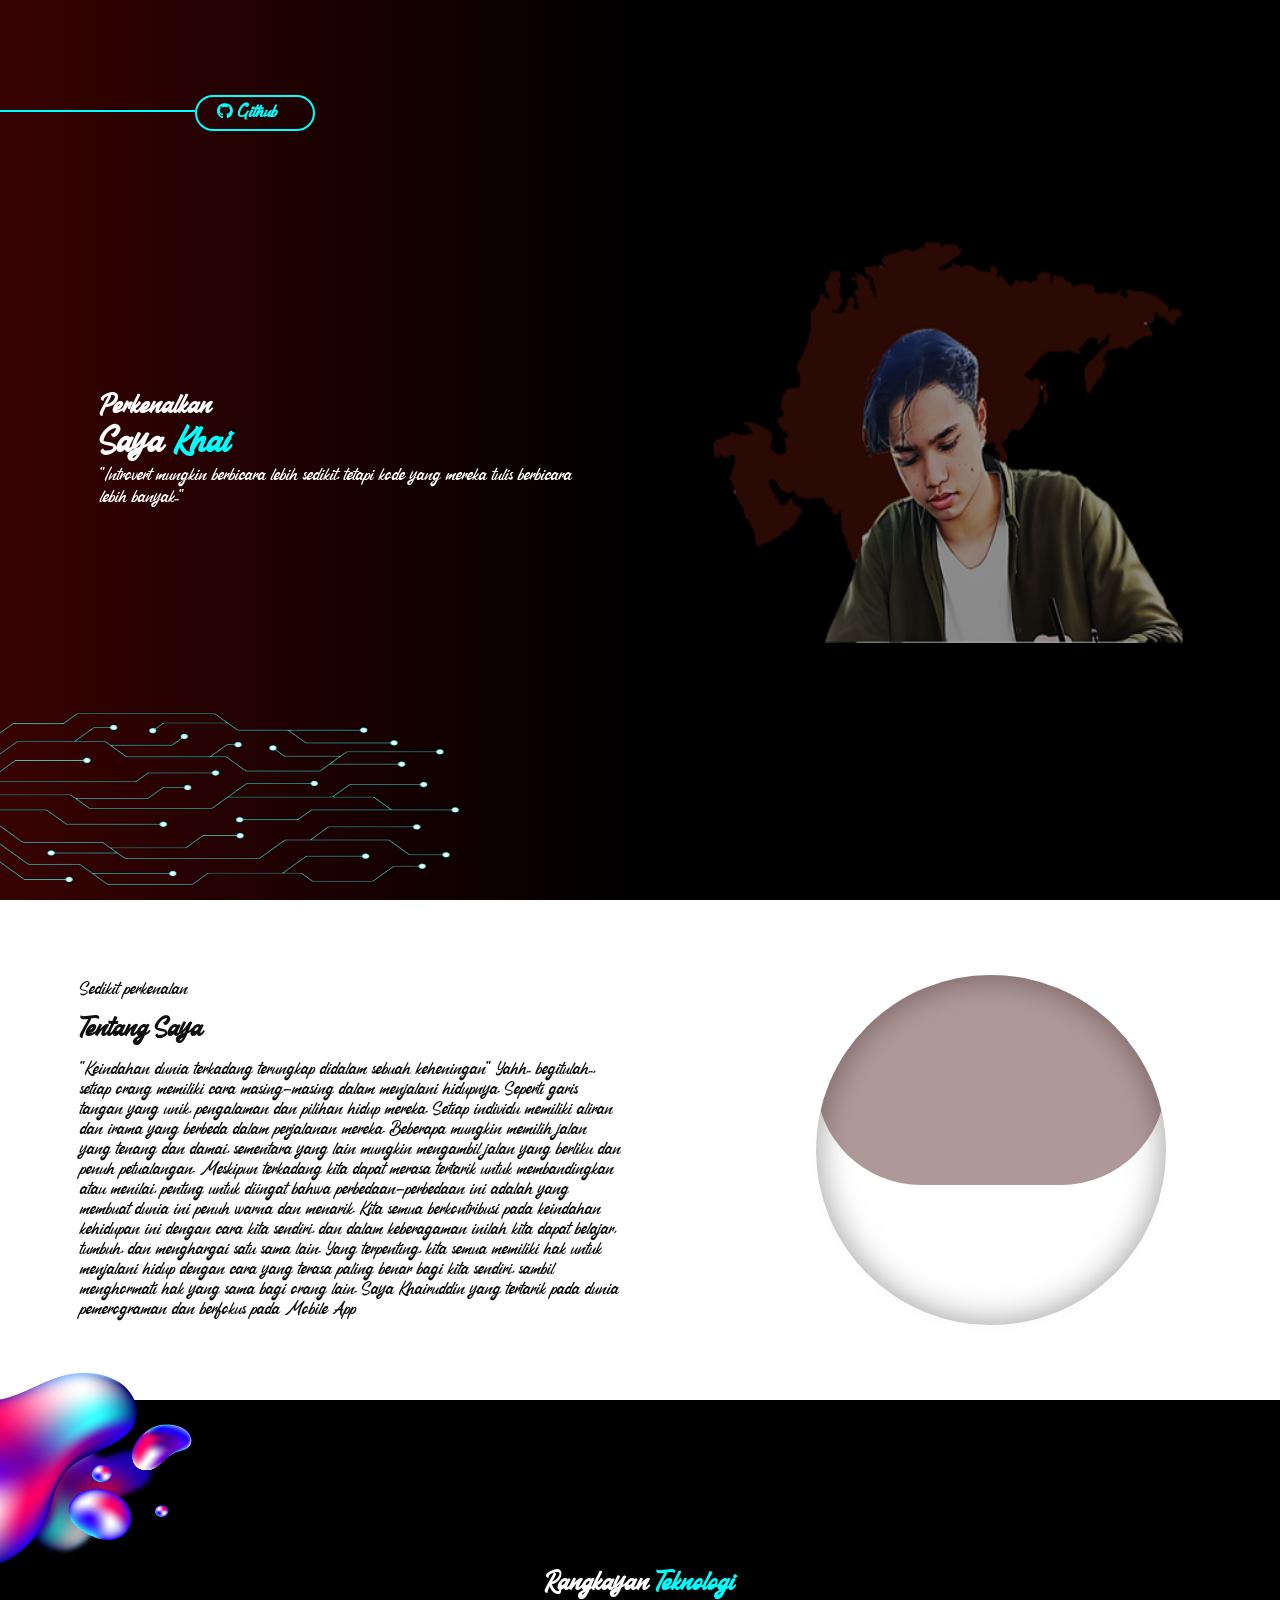
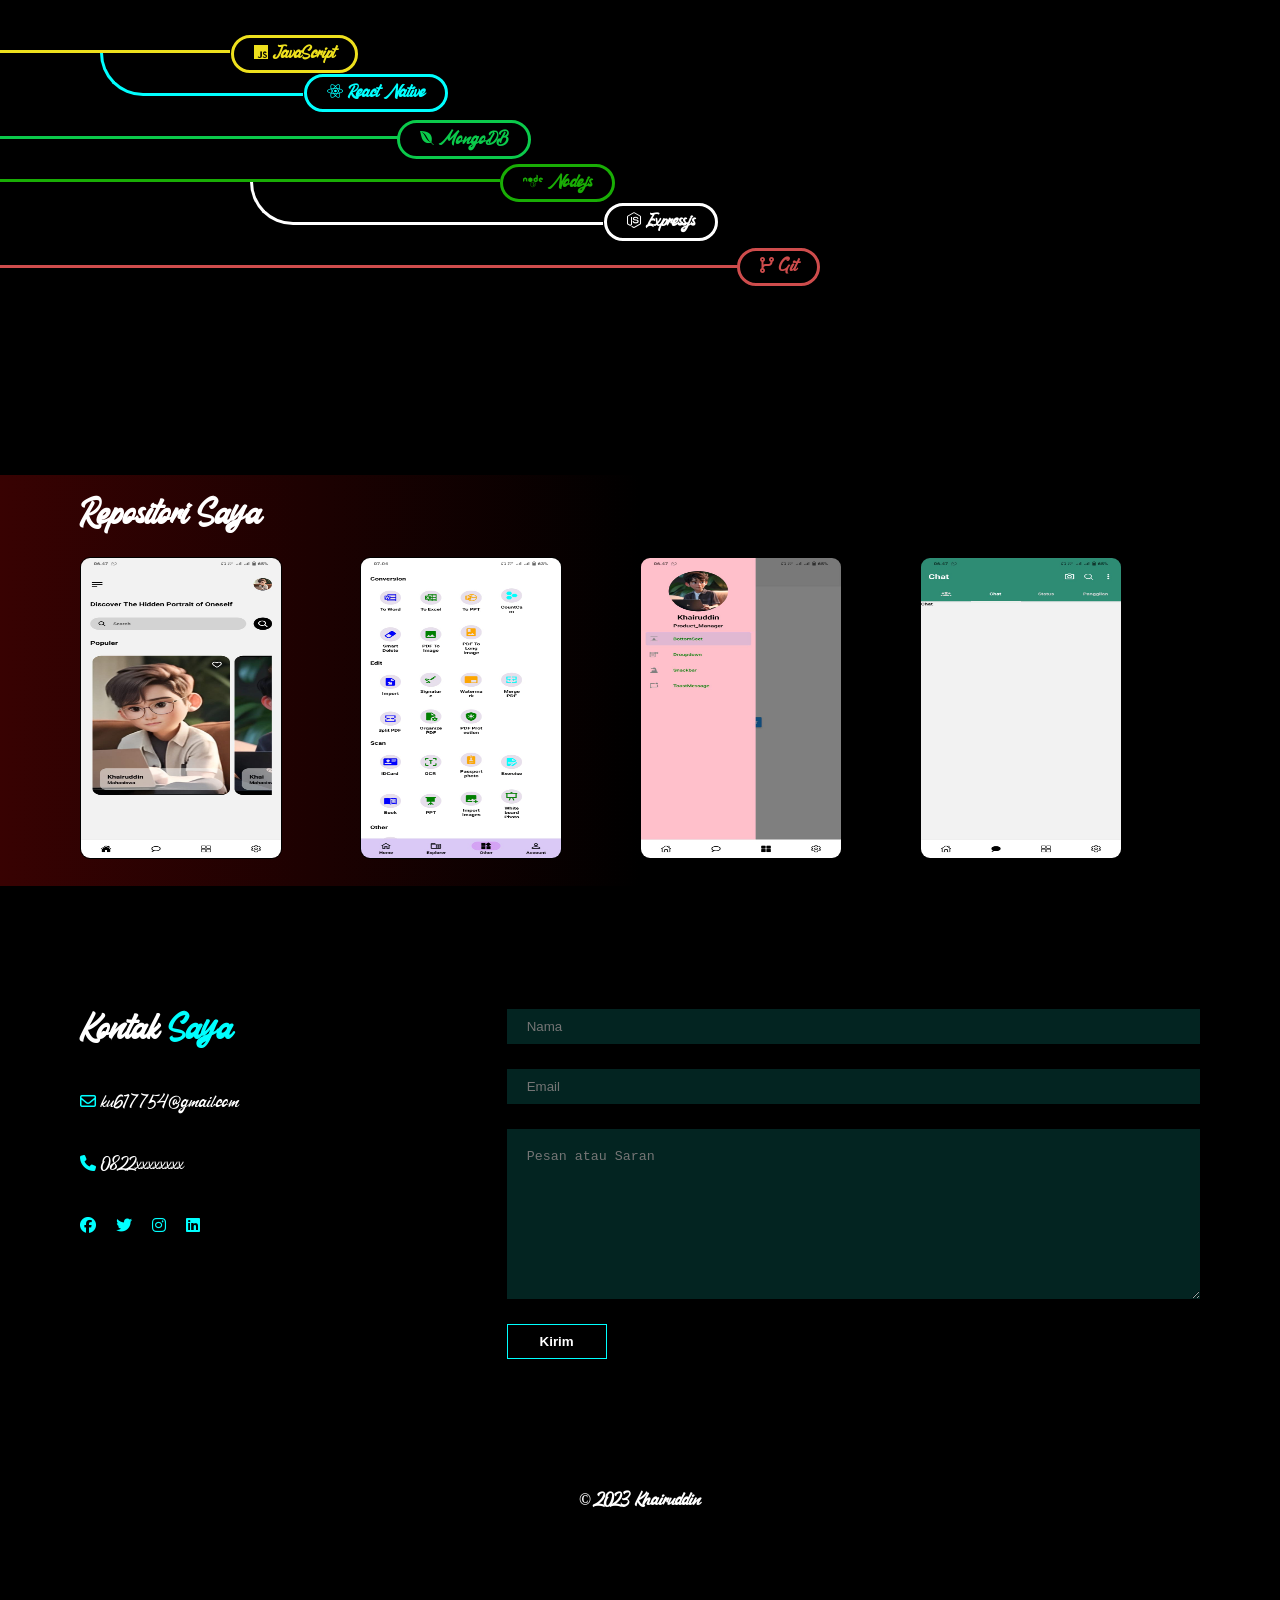
==== commit 3ca527e1: "menambah fitur pada file stack.html" ====
--- a/index.html
+++ b/index.html
@@ -30,7 +30,7 @@
                     yang mereka tulis berbicara lebih banyak.."</p>
             </div>
             <div class="header_blockB">
-                <div class="svg-frame">
+                <!-- <div class="svg-frame">
                     <svg style="--i:0;--j:0;">
                         <g id="out1">
                             <path
@@ -111,7 +111,8 @@
                             id="center"></path>
                     </svg>
 
-                </div>
+                </div> -->
+                <img src="/images/foto.png" class="imgA">
             </div>
         </header>
         <section>
@@ -140,7 +141,7 @@
             </div>
             <div class="section_blockB">
                 <div class="loader">
-                    <img src="/images/kkk.png">
+                    <!-- <img src="/images/kkk.png"> -->
                 </div>
 
             </div>
@@ -207,9 +208,6 @@
 
     <div class="container1">
         <div class="subcontainer1">
-            <div class="subcontainer1_blockA">
-                <button><i class="fa-solid fa-share-nodes"></i></button>
-            </div>
             <div class="subcontainer1_blockB">
                 <img src="/images/gambarku.png">
             </div>
@@ -218,22 +216,22 @@
             </div>
             <div class="subcontainer1_blockD">
                 <h2>Khairuddin</h2>
-                <p>Android Developer</p>
+                <p>Pengembang Android</p>
             </div>
             <div class="subcontainer1_blockE">
-                <h3 class="h3E_blockA">0 Years<br>
-                    <p>Experience</p>
+                <h3 class="h3E_blockA">0 Tahun<br>
+                    <p>Pengalaman</p>
                 </h3>
                 <h3 class="h3E_blockB">20<br>
-                    <p>Age</p>
+                    <p>Tahun</p>
                 </h3>
                 <h3 class="h3E_blockC">Status<br>
-                    <p>University Student</p>
+                    <p>Mahasiswa</p>
                 </h3>
             </div>
             <div class="subcontainer1_blockF">
-                <p>I am a software engineer based in Indonesia, Batam, I specialize in android development for mobile
-                    applications</p>
+                <p>Saya seorang pengembang perangkat lunak yang berbasis di Indonesia, Batam. Saya bersepesialisasi
+                    dalam pengembangan android untuk aplikasi seluler</p>
                 <a href="/components/kontak.html"><i class="fa-solid fa-phone"></i> Contact Me</a>
             </div>
 
--- a/src/styles/main.css
+++ b/src/styles/main.css
@@ -25,7 +25,7 @@
 header{
     width: 100%;
     height: 100vh;
-    background: linear-gradient(to right, #380202, black, black);
+    background: linear-gradient(to right,  #380202, black, black);
     display: flex;
     margin: 0;
     padding: 0;
@@ -83,8 +83,12 @@
     height: 500px;
 }
 .header_blockB .imgA{
-    width: 550px;
-    height: 500px;
+    width: 500px;
+    height: 443px;
+    opacity: 0.6;
+}
+.header_blockB .imgA:hover{
+  opacity: 1;
 }
 .header_blockB .imgB{
     position: absolute;
@@ -100,7 +104,7 @@
     background: #000;
 }
 .section_blockA{
-    background: linear-gradient(to right, #ffffff, rgb(247, 244, 244), rgba(0, 0, 0, 0.863)) ;
+    background: white;
     padding: 80px;
     align-self: center;
     width: 1200px;
@@ -121,7 +125,7 @@
 }
 .section_blockB{
     display: grid;
-    background: black;
+    background: white;
     justify-content: center;
     align-content: center;
     width: 100%;
@@ -222,6 +226,10 @@
   align-self: center;
   justify-self: center;
 }
+.aside_blockA .spanA:hover{
+  background: rgb(238, 224, 29);
+  color: black;
+}
 .aside_blockA .spanB{
   color: aqua;
   padding-left: 20px;
@@ -236,6 +244,10 @@
   margin-right: -145px;
   margin-bottom: -40px;
 
+}
+.aside_blockA .spanB:hover{
+  background: aqua;
+  color: black;
 }
 .aside_blockA .spanC{
   color: #0bca4b;
@@ -252,6 +264,10 @@
   justify-self: center;
 
 }
+.aside_blockA .spanC:hover{
+  background: #0bca4b;
+  color: black;
+}
 .aside_blockA .spanD{
   color: #19ad05;
   margin-top: -15px;
@@ -266,6 +282,10 @@
   align-self: center;
   justify-self: center;
 }
+.aside_blockA .spanD:hover{
+  background: #19ad05;
+  color: black;
+}
 .aside_blockA .spanE{
   color: #ffff;
   padding-left: 20px;
@@ -279,6 +299,10 @@
   border-radius: 20px;
   margin-right: -116px;
   margin-bottom: -40px;
+}
+.aside_blockA .spanE:hover{
+  background: #ffff;
+  color: black;
 }
 .aside_blockA .spanF{
   color: #ce4c4c;
@@ -294,6 +318,10 @@
   align-self: center;
   justify-self: center;
 }
+.aside_blockA .spanF:hover{
+  background: #ce4c4c;
+  color: black;
+}
 
 figure{
   display: grid;
@@ -322,7 +350,7 @@
 
 .figure_blockB a img{
   width: 200px;
-  height: max-content;
+  height: 300px;
   border-radius: 10px;
   border: 1px solid black;
 }
--- a/src/styles/responsive.css
+++ b/src/styles/responsive.css
@@ -1,5 +1,5 @@
 
-@media only screen and (max-width: 950px) {
+/* @media only screen and (max-width: 950px) {
     header p{
         display: none;
     }
@@ -68,7 +68,7 @@
         padding-bottom: 50px;
     }
 
-}
+} */
 
 
 
@@ -78,7 +78,7 @@
 
 
 
-@media only screen and (max-width: 752px){
+@media only screen and (max-width: 950px){
 
     .Container{
         display: none;
@@ -90,6 +90,8 @@
     .subcontainer1{
         width: 100%;
         height: 100vh;
+        padding-bottom: 50px;
+        padding-top: 40px;
         background: linear-gradient(to bottom, #380202, rgb(20, 4, 4), black);
     }
     .nav_blockA{
@@ -132,21 +134,25 @@
         display: grid;
         justify-content: flex-end;
         height: 45px;
-        padding-right: 20px ;
+        margin-top: 20px;
+        padding-right: 30px ;
         align-content: end;
+        box-sizing: border-box;
     }
     .subcontainer1_blockA i{
         color: white;
-        font-size: 25px;
+        font-size: 30px;
     }
     .subcontainer1_blockB{
         display: grid;
         width: 100%;
         justify-content: center;
+        box-sizing: border-box;
 
     }
     .subcontainer1_blockB img{
-        width: 300px;
+        width: 400px;
+        height: max-content;
 
     }
     .subcontainer1_blockC{
@@ -156,7 +162,7 @@
     }
     .subcontainer1_blockC img{
         justify-self: end;
-        margin-right: 10px;
+        margin-right: 20px;
         border-radius: 50%;
         margin-top: 10px;
         width: 35px;
@@ -181,7 +187,7 @@
         grid-template-areas: 
         'h3E_blockA h3E_blockB h3E_blockC ';
         justify-content: space-around;
-        margin-top: 30px;
+        margin-top: 40px;
         color: white;
     }
     .h3E_blockA {
@@ -207,6 +213,7 @@
         height: max-content;
         margin-top: 30px;
         box-sizing: border-box;
+        margin-top: 20px;
     }
     .subcontainer1_blockF p{
         text-align: center;
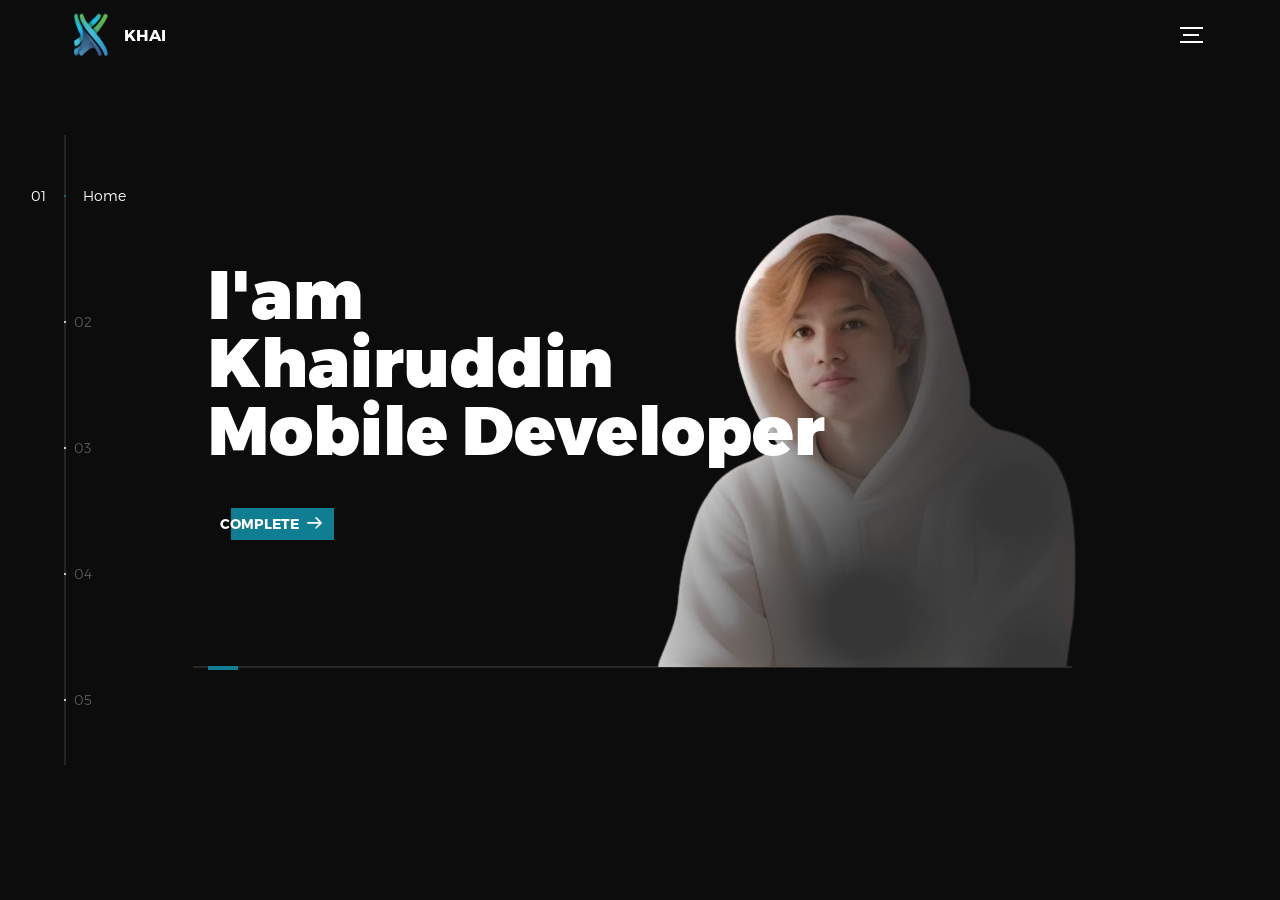
==== commit 25fe3c43: "initial commit" ====
--- a/index.html
+++ b/index.html
@@ -2,249 +2,314 @@
 <html lang="en">
 
 <head>
-    <meta charset="UTF-8">
-    <meta name="viewport" content="width=device-width, initial-scale=1.0">
-    <title>Porfolio</title>
-    <link rel="icon" href="/images/tes.png">
-    <link rel="stylesheet" href="/src/styles/main.css">
-    <link rel="stylesheet" href="https://cdnjs.cloudflare.com/ajax/libs/animate.css/4.1.1/animate.min.css" />
-    <link rel="stylesheet" href="https://cdnjs.cloudflare.com/ajax/libs/font-awesome/6.4.2/css/all.min.css" />
-    <link rel="stylesheet" href="/src/styles/animation.css">
-    <link rel="stylesheet" href="/src/styles/responsive.css">
+  <title>Khairuddin</title>
+  <link rel="icon" href="assets/img/logoku.png" type="image/x-icon">
+  <meta charset="utf-8">
+  <meta name="viewport" content="width=device-width, initial-scale=1">
+  <meta http-equiv="X-UA-Compatible" content="IE=edge">
+  <meta name="description" content="HTML5 website template">
+  <meta name="keywords" content="global, template, html, sass, jquery">
+  <meta name="author" content="Bucky Maler">
+  <link rel="stylesheet" href="assets/css/main.css">
 </head>
 
 <body>
-    <div class="Container">
-        <header>
-
-            <div class="header_blockA">
-                <div class="garis">
-                    <div class="sub_garisA"><a href="https://github.com/khai62"><i class="fa-brands fa-github"></i>
-                            Github</a></div>
-                </div>
-                <img src="/images/ee.png">
-                <h2 class="animate__animated animate__fadeInDownBig">Perkenalkan</h2>
-                <h1 class="animate__animated animate__fadeInLeft">Saya <span>Khai</span></h1>
-                <p class="animate__animated animate__fadeInUpBig">"Introvert mungkin berbicara lebih sedikit, tetapi
-                    kode
-                    yang mereka tulis berbicara lebih banyak.."</p>
+
+  <!-- notification for small viewports and landscape oriented smartphones -->
+  <div class="device-notification">
+    <a class="device-notification--logo" href="#0">
+      <img src="assets/img/logoku.png" alt="Global">
+      <p>Khai</p>
+    </a>
+    <p class="device-notification--message">Coding is an endless journey where every bug is a challenge, and every
+      solution is a victory.</p>
+  </div>
+
+  <div class="perspective effect-rotate-left">
+    <div class="container">
+      <div class="outer-nav--return"></div>
+      <div id="viewport" class="l-viewport">
+        <div class="l-wrapper">
+          <header class="header">
+            <a class="header--logo" href="#0">
+              <img src="assets/img/logoku.png" alt="Global" style="width: 50px; height: 50px;">
+              <p>Khai</p>
+            </a>
+            <!-- <button class="header--cta cta">Hire Us</button> -->
+            <div class="header--nav-toggle">
+              <span></span>
             </div>
-            <div class="header_blockB">
-                <!-- <div class="svg-frame">
-                    <svg style="--i:0;--j:0;">
-                        <g id="out1">
-                            <path
-                                d="M72 172C72 116.772 116.772 72 172 72C227.228 72 272 116.772 272 172C272 227.228 227.228 272 172 272C116.772 272 72 227.228 72 172ZM197.322 172C197.322 158.015 185.985 146.678 172 146.678C158.015 146.678 146.678 158.015 146.678 172C146.678 185.985 158.015 197.322 172 197.322C185.985 197.322 197.322 185.985 197.322 172Z">
-                            </path>
-                            <path mask="url(#path-1-inside-1_111_3212)" stroke-miterlimit="16" stroke-width="2"
-                                stroke="#00FFFF"
-                                d="M72 172C72 116.772 116.772 72 172 72C227.228 72 272 116.772 272 172C272 227.228 227.228 272 172 272C116.772 272 72 227.228 72 172ZM197.322 172C197.322 158.015 185.985 146.678 172 146.678C158.015 146.678 146.678 158.015 146.678 172C146.678 185.985 158.015 197.322 172 197.322C185.985 197.322 197.322 185.985 197.322 172Z">
-                            </path>
+          </header>
+          <nav class="l-side-nav">
+            <ul class="side-nav">
+              <li class="is-active"><span>Home</span></li>
+              <li><span>Project</span></li>
+              <li><span>About</span></li>
+              <li><span>Contact</span></li>
+              <li><span>Task stack</span></li>
+            </ul>
+          </nav>
+          <ul class="l-main-content main-content">
+            <li class="l-section section section--is-active">
+              <div class="intro">
+                <div class="intro--banner">
+                  <h1>I'am<br>Khairuddin<br>Mobile Developer</h1>
+                  <button class="cta">Complete
+                    <svg version="1.1" id="Layer_1" xmlns="http://www.w3.org/2000/svg"
+                      xmlns:xlink="http://www.w3.org/1999/xlink" x="0px" y="0px" viewBox="0 0 150 118"
+                      style="enable-background:new 0 0 150 118;" xml:space="preserve">
+                      <g transform="translate(0.000000,118.000000) scale(0.100000,-0.100000)">
+                        <path
+                          d="M870,1167c-34-17-55-57-46-90c3-15,81-100,194-211l187-185l-565-1c-431,0-571-3-590-13c-55-28-64-94-18-137c21-20,33-20,597-20h575l-192-193C800,103,794,94,849,39c20-20,39-29,61-29c28,0,63,30,298,262c147,144,272,271,279,282c30,51,23,60-219,304C947,1180,926,1196,870,1167z" />
+                      </g>
+                    </svg>
+                    <span class="btn-background"></span>
+                  </button>
+                  <img src="assets/img/khairuddin.png" alt="Welcome">
+                </div>
+                <!-- <div class="intro--options">
+                  <a href="#0">
+                    <h3>Metiew &amp; Smith</h3>
+                    <p>Lorem ipsum dolor sit amet, consectetur adipisicing elit sed do.</p>
+                  </a>
+                  <a href="#0">
+                    <h3>Fantasy interactive</h3>
+                    <p>Lorem ipsum dolor sit amet, consectetur adipisicing elit sed do.</p>
+                  </a>
+                  <a href="#0">
+                    <h3>Paul &amp; shark</h3>
+                    <p>Lorem ipsum dolor sit amet, consectetur adipisicing elit sed do.</p>
+                  </a>
+                </div> -->
+              </div>
+            </li>
+            <li class="l-section section">
+              <div class="work">
+                <h2>Project</h2>
+                <div class="work--lockup">
+                  <ul class="slider">
+                    <li class="slider--item slider--item-left">
+                      <a href="#0">
+                        <div class="slider--item-image">
+                          <img src="assets/img/apk.png" alt="Victory">
+                        </div>
+                        <p class="slider--item-title">Apk Ilmuan</p>
+                        <p class="slider--item-description">Aplikasi pertama saya tentang kisah para ilmuan dan penemu
+                          dunia</p>
+                      </a>
+                    </li>
+                    <li class="slider--item slider--item-center">
+                      <a href="#0">
+                        <div class="slider--item-image">
+                          <img src="assets/img/web.png" alt="Metiew and Smith">
+                        </div>
+                        <p class="slider--item-title">Web Porfolio</p>
+                        <p class="slider--item-description">Web Porfolio yang berisi informasi tentang diri saya</p>
+                      </a>
+                    </li>
+                    <!-- <li class="slider--item slider--item-right">
+                      <a href="#0">
+                        <div class="slider--item-image">
+                          <img src="assets/img/work-alex-nowak.jpg" alt="Alex Nowak">
+                        </div>
+                        <p class="slider--item-title">Alex Nowak</p>
+                        <p class="slider--item-description">Lorem ipsum dolor sit amet, consectetur adipisicing elit sed
+                          do.</p>
+                      </a>
+                    </li> -->
+                  </ul>
+                  <div class="slider--prev">
+                    <svg version="1.1" id="Layer_1" xmlns="http://www.w3.org/2000/svg"
+                      xmlns:xlink="http://www.w3.org/1999/xlink" x="0px" y="0px" viewBox="0 0 150 118"
+                      style="enable-background:new 0 0 150 118;" xml:space="preserve">
+                      <g transform="translate(0.000000,118.000000) scale(0.100000,-0.100000)">
+                        <path d="M561,1169C525,1155,10,640,3,612c-3-13,1-36,8-52c8-15,134-145,281-289C527,41,562,10,590,10c22,0,41,9,61,29
+                    c55,55,49,64-163,278L296,510h575c564,0,576,0,597,20c46,43,37,109-18,137c-19,10-159,13-590,13l-565,1l182,180
+                    c101,99,187,188,193,199c16,30,12,57-12,84C631,1174,595,1183,561,1169z" />
+                      </g>
+                    </svg>
+                  </div>
+                  <div class="slider--next">
+                    <svg version="1.1" id="Layer_1" xmlns="http://www.w3.org/2000/svg"
+                      xmlns:xlink="http://www.w3.org/1999/xlink" x="0px" y="0px" viewBox="0 0 150 118"
+                      style="enable-background:new 0 0 150 118;" xml:space="preserve">
+                      <g transform="translate(0.000000,118.000000) scale(0.100000,-0.100000)">
+                        <path
+                          d="M870,1167c-34-17-55-57-46-90c3-15,81-100,194-211l187-185l-565-1c-431,0-571-3-590-13c-55-28-64-94-18-137c21-20,33-20,597-20h575l-192-193C800,103,794,94,849,39c20-20,39-29,61-29c28,0,63,30,298,262c147,144,272,271,279,282c30,51,23,60-219,304C947,1180,926,1196,870,1167z" />
+                      </g>
+                    </svg>
+                  </div>
+                </div>
+              </div>
+            </li>
+            <li class="l-section section">
+              <div class="about">
+                <div class="about--banner">
+                  <h2>We<br>believe in<br>passionate<br>people</h2>
+                  <a href="#0">
+                    <span>
+                      <!-- <svg version="1.1" id="Layer_1" xmlns="http://www.w3.org/2000/svg"
+                        xmlns:xlink="http://www.w3.org/1999/xlink" x="0px" y="0px" viewBox="0 0 150 118"
+                        style="enable-background:new 0 0 150 118;" xml:space="preserve">
+                        <g transform="translate(0.000000,118.000000) scale(0.100000,-0.100000)">
+                          <path
+                            d="M870,1167c-34-17-55-57-46-90c3-15,81-100,194-211l187-185l-565-1c-431,0-571-3-590-13c-55-28-64-94-18-137c21-20,33-20,597-20h575l-192-193C800,103,794,94,849,39c20-20,39-29,61-29c28,0,63,30,298,262c147,144,272,271,279,282c30,51,23,60-219,304C947,1180,926,1196,870,1167z" />
                         </g>
-                    </svg>
-
-                    <svg style="--i:1;--j:1;">
-                        <g id="out2">2
-                            <mask fill="white" id="path-2-inside-2_111_3212">
-                                <path
-                                    d="M102.892 127.966C93.3733 142.905 88.9517 160.527 90.2897 178.19L94.3752 177.88C93.1041 161.1 97.3046 144.36 106.347 130.168L102.892 127.966Z">
-                                </path>
-                                <path
-                                    d="M93.3401 194.968C98.3049 211.971 108.646 226.908 122.814 237.541L125.273 234.264C111.814 224.163 101.99 209.973 97.2731 193.819L93.3401 194.968Z">
-                                </path>
-                                <path
-                                    d="M152.707 92.3592C140.33 95.3575 128.822 101.199 119.097 109.421L121.742 112.55C130.981 104.739 141.914 99.1897 153.672 96.3413L152.707 92.3592Z">
-                                </path>
-                                <path
-                                    d="M253.294 161.699C255.099 175.937 253.132 190.4 247.59 203.639L243.811 202.057C249.075 189.48 250.944 175.74 249.23 162.214L253.294 161.699Z">
-                                </path>
-                                <path
-                                    d="M172 90.0557C184.677 90.0557 197.18 92.9967 208.528 98.6474C219.875 104.298 229.757 112.505 237.396 122.621L234.126 125.09C226.869 115.479 217.481 107.683 206.701 102.315C195.921 96.9469 184.043 94.1529 172 94.1529V90.0557Z">
-                                </path>
-                                <path
-                                    d="M244.195 133.235C246.991 138.442 249.216 143.937 250.83 149.623L246.888 150.742C245.355 145.34 243.242 140.12 240.586 135.174L244.195 133.235Z">
-                                </path>
-                                <path
-                                    d="M234.238 225.304C223.932 237.338 210.358 246.126 195.159 250.604C179.961 255.082 163.79 255.058 148.606 250.534L149.775 246.607C164.201 250.905 179.563 250.928 194.001 246.674C208.44 242.42 221.335 234.071 231.126 222.639L234.238 225.304Z">
-                                </path>
-                            </mask>
-                            <path mask="url(#path-2-inside-2_111_3212)" fill="#00FFFF"
-                                d="M102.892 127.966L105.579 123.75L101.362 121.063L98.6752 125.28L102.892 127.966ZM90.2897 178.19L85.304 178.567L85.6817 183.553L90.6674 183.175L90.2897 178.19ZM94.3752 177.88L94.7529 182.866L99.7386 182.488L99.3609 177.503L94.3752 177.88ZM106.347 130.168L110.564 132.855L113.251 128.638L109.034 125.951L106.347 130.168ZM93.3401 194.968L91.9387 190.168L87.1391 191.569L88.5405 196.369L93.3401 194.968ZM122.814 237.541L119.813 241.54L123.812 244.541L126.813 240.542L122.814 237.541ZM125.273 234.264L129.272 237.265L132.273 233.266L128.274 230.265L125.273 234.264ZM97.2731 193.819L102.073 192.418L100.671 187.618L95.8717 189.02L97.2731 193.819ZM152.707 92.3592L157.567 91.182L156.389 86.3226L151.53 87.4998L152.707 92.3592ZM119.097 109.421L115.869 105.603L112.05 108.831L115.278 112.649L119.097 109.421ZM121.742 112.55L117.924 115.778L121.152 119.596L124.97 116.368L121.742 112.55ZM153.672 96.3413L154.849 101.201L159.708 100.023L158.531 95.1641L153.672 96.3413ZM253.294 161.699L258.255 161.07L257.626 156.11L252.666 156.738L253.294 161.699ZM247.59 203.639L245.66 208.251L250.272 210.182L252.203 205.569L247.59 203.639ZM243.811 202.057L239.198 200.126L237.268 204.739L241.88 206.669L243.811 202.057ZM249.23 162.214L248.601 157.253L243.641 157.882L244.269 162.842L249.23 162.214ZM172 90.0557V85.0557H167V90.0557H172ZM208.528 98.6474L206.299 103.123L206.299 103.123L208.528 98.6474ZM237.396 122.621L240.409 126.611L244.399 123.598L241.386 119.608L237.396 122.621ZM234.126 125.09L230.136 128.103L233.149 132.093L237.139 129.08L234.126 125.09ZM206.701 102.315L204.473 106.791L204.473 106.791L206.701 102.315ZM172 94.1529H167V99.1529H172V94.1529ZM244.195 133.235L248.601 130.87L246.235 126.465L241.83 128.83L244.195 133.235ZM250.83 149.623L252.195 154.433L257.005 153.067L255.64 148.257L250.83 149.623ZM246.888 150.742L242.078 152.107L243.444 156.917L248.254 155.552L246.888 150.742ZM240.586 135.174L238.22 130.768L233.815 133.134L236.181 137.539L240.586 135.174ZM234.238 225.304L238.036 228.556L241.288 224.759L237.491 221.506L234.238 225.304ZM195.159 250.604L196.572 255.4L196.572 255.4L195.159 250.604ZM148.606 250.534L143.814 249.107L142.386 253.899L147.178 255.326L148.606 250.534ZM149.775 246.607L151.203 241.816L146.411 240.388L144.983 245.18L149.775 246.607ZM194.001 246.674L195.415 251.47L195.415 251.47L194.001 246.674ZM231.126 222.639L234.379 218.841L230.581 215.589L227.329 219.386L231.126 222.639ZM98.6752 125.28C88.5757 141.13 83.8844 159.826 85.304 178.567L95.2754 177.812C94.0191 161.227 98.1709 144.681 107.109 130.653L98.6752 125.28ZM90.6674 183.175L94.7529 182.866L93.9976 172.895L89.912 173.204L90.6674 183.175ZM99.3609 177.503C98.1715 161.8 102.102 146.135 110.564 132.855L102.131 127.481C92.5071 142.585 88.0368 160.4 89.3895 178.258L99.3609 177.503ZM109.034 125.951L105.579 123.75L100.205 132.183L103.661 134.385L109.034 125.951ZM88.5405 196.369C93.8083 214.41 104.78 230.259 119.813 241.54L125.815 233.542C112.512 223.558 102.802 209.532 98.1397 193.566L88.5405 196.369ZM126.813 240.542L129.272 237.265L121.274 231.263L118.815 234.54L126.813 240.542ZM128.274 230.265C115.679 220.813 106.486 207.534 102.073 192.418L92.4735 195.221C97.493 212.412 107.948 227.513 122.272 238.263L128.274 230.265ZM95.8717 189.02L91.9387 190.168L94.7415 199.767L98.6745 198.619L95.8717 189.02ZM151.53 87.4998C138.398 90.681 126.188 96.8793 115.869 105.603L122.325 113.239C131.457 105.519 142.262 100.034 153.884 97.2187L151.53 87.4998ZM115.278 112.649L117.924 115.778L125.56 109.322L122.915 106.193L115.278 112.649ZM124.97 116.368C133.616 109.059 143.846 103.866 154.849 101.201L152.495 91.4818C139.981 94.5132 128.347 100.419 118.514 108.732L124.97 116.368ZM158.531 95.1641L157.567 91.182L147.848 93.5364L148.812 97.5185L158.531 95.1641ZM248.334 162.327C250.028 175.697 248.181 189.277 242.978 201.708L252.203 205.569C258.082 191.522 260.169 176.177 258.255 161.07L248.334 162.327ZM249.521 199.027L245.741 197.445L241.88 206.669L245.66 208.251L249.521 199.027ZM248.423 203.987C254.025 190.602 256.014 175.98 254.19 161.585L244.269 162.842C245.873 175.5 244.125 188.357 239.198 200.126L248.423 203.987ZM249.858 167.174L253.923 166.659L252.666 156.738L248.601 157.253L249.858 167.174ZM172 95.0557C183.903 95.0557 195.644 97.8172 206.299 103.123L210.757 94.1717C198.717 88.1761 185.45 85.0557 172 85.0557V95.0557ZM206.299 103.123C216.954 108.429 226.233 116.135 233.406 125.634L241.386 119.608C233.281 108.874 222.796 100.167 210.757 94.1717L206.299 103.123ZM234.383 118.631L231.113 121.1L237.139 129.08L240.409 126.611L234.383 118.631ZM238.116 122.077C230.393 111.849 220.403 103.552 208.93 97.8393L204.473 106.791C214.56 111.814 223.345 119.11 230.136 128.103L238.116 122.077ZM208.93 97.8393C197.458 92.1263 184.816 89.1529 172 89.1529V99.1529C183.269 99.1529 194.385 101.767 204.473 106.791L208.93 97.8393ZM177 94.1529V90.0557H167V94.1529H177ZM239.79 135.601C242.416 140.49 244.504 145.649 246.02 150.988L255.64 148.257C253.927 142.225 251.567 136.395 248.601 130.87L239.79 135.601ZM249.464 144.813L245.523 145.932L248.254 155.552L252.195 154.433L249.464 144.813ZM251.698 149.376C250.067 143.628 247.818 138.073 244.991 132.808L236.181 137.539C238.666 142.168 240.644 147.052 242.078 152.107L251.698 149.376ZM242.951 139.579L246.561 137.64L241.83 128.83L238.22 130.768L242.951 139.579ZM230.441 222.051C220.763 233.351 208.017 241.603 193.746 245.808L196.572 255.4C212.698 250.649 227.101 241.325 238.036 228.556L230.441 222.051ZM193.746 245.808C179.475 250.012 164.291 249.99 150.033 245.742L147.178 255.326C163.289 260.125 180.447 260.151 196.572 255.4L193.746 245.808ZM153.397 251.962L154.567 248.035L144.983 245.18L143.814 249.107L153.397 251.962ZM148.348 251.399C163.7 255.973 180.049 255.997 195.415 251.47L192.588 241.877C179.077 245.858 164.702 245.837 151.203 241.816L148.348 251.399ZM195.415 251.47C210.78 246.942 224.504 238.058 234.924 225.891L227.329 219.386C218.167 230.084 206.099 237.897 192.588 241.877L195.415 251.47ZM227.874 226.436L230.986 229.101L237.491 221.506L234.379 218.841L227.874 226.436Z">
-                            </path>
-                        </g>
-                    </svg>
-
-                    <svg style="--i:0;--j:2;">
-                        <g id="inner3">
-                            <path
-                                d="M195.136 135.689C188.115 131.215 179.948 128.873 171.624 128.946C163.299 129.019 155.174 131.503 148.232 136.099L148.42 136.382C155.307 131.823 163.368 129.358 171.627 129.286C179.886 129.213 187.988 131.537 194.954 135.975L195.136 135.689Z">
-                            </path>
-                            <path
-                                d="M195.136 208.311C188.115 212.784 179.948 215.127 171.624 215.054C163.299 214.981 155.174 212.496 148.232 207.901L148.42 207.618C155.307 212.177 163.368 214.642 171.627 214.714C179.886 214.786 187.988 212.463 194.954 208.025L195.136 208.311Z">
-                            </path>
-                            <path mask="url(#path-5-inside-3_111_3212)" fill="#00FFFF"
-                                d="M195.136 135.689L195.474 135.904L195.689 135.566L195.351 135.352L195.136 135.689ZM171.624 128.946L171.627 129.346L171.624 128.946ZM148.232 136.099L148.011 135.765L147.678 135.986L147.899 136.32L148.232 136.099ZM148.42 136.382L148.086 136.603L148.307 136.936L148.641 136.716L148.42 136.382ZM171.627 129.286L171.63 129.686L171.627 129.286ZM194.954 135.975L194.739 136.313L195.076 136.528L195.291 136.19L194.954 135.975ZM195.136 208.311L195.351 208.648L195.689 208.433L195.474 208.096L195.136 208.311ZM171.624 215.054L171.627 214.654L171.624 215.054ZM148.232 207.901L147.899 207.68L147.678 208.014L148.011 208.234L148.232 207.901ZM148.42 207.618L148.641 207.284L148.307 207.063L148.086 207.397L148.42 207.618ZM171.627 214.714L171.63 214.314L171.627 214.714ZM194.954 208.025L195.291 207.81L195.076 207.472L194.739 207.687L194.954 208.025ZM195.351 135.352C188.265 130.836 180.022 128.473 171.62 128.546L171.627 129.346C179.874 129.274 187.966 131.594 194.921 136.026L195.351 135.352ZM171.62 128.546C163.218 128.619 155.018 131.127 148.011 135.765L148.453 136.432C155.33 131.88 163.38 129.418 171.627 129.346L171.62 128.546ZM147.899 136.32L148.086 136.603L148.753 136.161L148.566 135.878L147.899 136.32ZM148.641 136.716C155.463 132.199 163.448 129.757 171.63 129.686L171.623 128.886C163.287 128.958 155.15 131.447 148.199 136.049L148.641 136.716ZM171.63 129.686C179.812 129.614 187.839 131.916 194.739 136.313L195.169 135.638C188.138 131.158 179.959 128.813 171.623 128.886L171.63 129.686ZM195.291 136.19L195.474 135.904L194.799 135.474L194.617 135.76L195.291 136.19ZM194.921 207.974C187.966 212.406 179.874 214.726 171.627 214.654L171.62 215.454C180.022 215.527 188.265 213.163 195.351 208.648L194.921 207.974ZM171.627 214.654C163.38 214.582 155.33 212.12 148.453 207.567L148.011 208.234C155.018 212.873 163.218 215.38 171.62 215.454L171.627 214.654ZM148.566 208.122L148.753 207.838L148.086 207.397L147.899 207.68L148.566 208.122ZM148.199 207.951C155.15 212.553 163.287 215.041 171.623 215.114L171.63 214.314C163.448 214.243 155.463 211.801 148.641 207.284L148.199 207.951ZM171.623 215.114C179.959 215.187 188.138 212.842 195.169 208.362L194.739 207.687C187.839 212.084 179.812 214.386 171.63 214.314L171.623 215.114ZM194.617 208.239L194.799 208.526L195.474 208.096L195.291 207.81L194.617 208.239Z">
-                            </path>
-                        </g>
-                        <path stroke="#00FFFF"
-                            d="M240.944 172C240.944 187.951 235.414 203.408 225.295 215.738C215.176 228.068 201.095 236.508 185.45 239.62C169.806 242.732 153.567 240.323 139.5 232.804C125.433 225.285 114.408 213.12 108.304 198.384C102.2 183.648 101.394 167.25 106.024 151.987C110.654 136.723 120.434 123.537 133.696 114.675C146.959 105.813 162.884 101.824 178.758 103.388C194.632 104.951 209.472 111.97 220.751 123.249"
-                            id="out3"></path>
-                    </svg>
-
-                    <svg style="--i:1;--j:3;">
-                        <g id="inner1">
-                            <path fill="#00FFFF"
-                                d="M145.949 124.51L148.554 129.259C156.575 124.859 165.672 122.804 174.806 123.331C183.94 123.858 192.741 126.944 200.203 132.236C207.665 137.529 213.488 144.815 217.004 153.261C220.521 161.707 221.59 170.972 220.09 179.997L224.108 180.665L224.102 180.699L229.537 181.607C230.521 175.715 230.594 169.708 229.753 163.795L225.628 164.381C224.987 159.867 223.775 155.429 222.005 151.179C218.097 141.795 211.628 133.699 203.337 127.818C195.045 121.937 185.266 118.508 175.118 117.923C165.302 117.357 155.525 119.474 146.83 124.037C146.535 124.192 146.241 124.349 145.949 124.51ZM224.638 164.522C224.009 160.091 222.819 155.735 221.082 151.563C217.246 142.352 210.897 134.406 202.758 128.634C194.62 122.862 185.021 119.496 175.06 118.922C165.432 118.367 155.841 120.441 147.311 124.914L148.954 127.91C156.922 123.745 165.876 121.814 174.864 122.333C184.185 122.87 193.166 126.019 200.782 131.421C208.397 136.822 214.339 144.257 217.928 152.877C221.388 161.188 222.526 170.276 221.23 179.173L224.262 179.677C224.998 174.671 225.35 169.535 224.638 164.522Z"
-                                clip-rule="evenodd" fill-rule="evenodd"></path>
-                            <path fill="#00FFFF"
-                                d="M139.91 220.713C134.922 217.428 130.469 213.395 126.705 208.758L130.983 205.286L130.985 205.288L134.148 202.721C141.342 211.584 151.417 217.642 162.619 219.839C173.821 222.036 185.438 220.232 195.446 214.742L198.051 219.491C197.759 219.651 197.465 219.809 197.17 219.963C186.252 225.693 173.696 227.531 161.577 225.154C154.613 223.789 148.041 221.08 142.202 217.234L139.91 220.713ZM142.752 216.399C148.483 220.174 154.934 222.833 161.769 224.173C173.658 226.504 185.977 224.704 196.689 219.087L195.046 216.09C185.035 221.323 173.531 222.998 162.427 220.82C151.323 218.643 141.303 212.747 134.01 204.122L131.182 206.5C134.451 210.376 138.515 213.607 142.752 216.399Z"
-                                clip-rule="evenodd" fill-rule="evenodd"></path>
-                        </g>
-                    </svg>
-
-                    <svg style="--i:2;--j:4;">
-                        <path fill="#00FFFF"
-                            d="M180.956 186.056C183.849 184.212 186.103 181.521 187.41 178.349C188.717 175.177 189.013 171.679 188.258 168.332C187.503 164.986 185.734 161.954 183.192 159.65C180.649 157.346 177.458 155.883 174.054 155.46C170.649 155.038 167.197 155.676 164.169 157.288C161.14 158.9 158.683 161.407 157.133 164.468C155.582 167.528 155.014 170.992 155.505 174.388C155.997 177.783 157.524 180.944 159.879 183.439L161.129 182.259C159.018 180.021 157.648 177.186 157.207 174.141C156.766 171.096 157.276 167.989 158.667 165.245C160.057 162.5 162.261 160.252 164.977 158.806C167.693 157.36 170.788 156.788 173.842 157.167C176.895 157.546 179.757 158.858 182.037 160.924C184.317 162.99 185.904 165.709 186.581 168.711C187.258 171.712 186.992 174.849 185.82 177.694C184.648 180.539 182.627 182.952 180.032 184.606L180.956 186.056Z"
-                            id="center1"></path>
-                        <path fill="#00FFFF"
-                            d="M172 166.445C175.068 166.445 177.556 168.932 177.556 172C177.556 175.068 175.068 177.556 172 177.556C168.932 177.556 166.444 175.068 166.444 172C166.444 168.932 168.932 166.445 172 166.445ZM172 177.021C174.773 177.021 177.021 174.773 177.021 172C177.021 169.227 174.773 166.979 172 166.979C169.227 166.979 166.979 169.227 166.979 172C166.979 174.773 169.227 177.021 172 177.021Z"
-                            id="center"></path>
-                    </svg>
-
-                </div> -->
-                <img src="/images/foto.png" class="imgA">
-            </div>
-        </header>
-        <section>
-            <div class="section_blockA">
-                <p>Sedikit perkenalan</p>
-                <h1>Tentang Saya</h1>
-                <p>"Keindahan dunia terkadang terungkap didalam sebuah keheningan" Yahh.. begitulah.., setiap orang
-                    memiliki
-                    cara masing-masing dalam
-                    menjalani hidupnya. Seperti garis tangan yang unik, pengalaman dan pilihan hidup mereka. Setiap
-                    individu
-                    memiliki aliran
-                    dan irama yang berbeda dalam perjalanan mereka. Beberapa mungkin memilih jalan yang tenang dan
-                    damai,
-                    sementara yang lain mungkin mengambil jalan yang berliku dan penuh petualangan. Meskipun terkadang
-                    kita
-                    dapat merasa tertarik untuk membandingkan atau menilai, penting untuk diingat bahwa
-                    perbedaan-perbedaan
-                    ini adalah yang membuat dunia ini penuh warna dan menarik. Kita semua berkontribusi pada keindahan
-                    kehidupan ini dengan cara kita sendiri, dan dalam keberagaman inilah kita dapat belajar, tumbuh, dan
-                    menghargai satu sama lain. Yang terpenting, kita semua memiliki hak untuk menjalani hidup dengan
-                    cara
-                    yang terasa paling benar bagi kita sendiri, sambil menghormati hak yang sama bagi orang lain. Saya
-                    Khairuddin yang tertarik pada dunia pemerograman dan berfokus pada Mobile App </p>
-                <img src="/images/bubbles.png">
-            </div>
-            <div class="section_blockB">
-                <div class="loader">
-                    <!-- <img src="/images/kkk.png"> -->
-                </div>
-
-            </div>
-        </section>
-        <aside>
-            <h1>Rangkayan <span>Teknologi</span></h1>
-            <div class="aside_blockA">
-                <div class="aside_subBlockA"><span class="spanA"><i class="fa-brands fa-js"></i> JavaScript</span>
-                </div>
-                <div class="aside_subBlockB"><span class="spanB"><i class="fa-brands fa-react"></i> React Native</span>
-                </div>
-                <div class="aside_subBlockC"><span class="spanC"><i class="fa-brands fa-envira"></i> MongoDB</span>
-                </div>
-                <div class="aside_subBlockD"><span class="spanD"><i class="fa-brands fa-node"></i> Node.js</span></div>
-                <div class="aside_subBlockE"><span class="spanE"><i class="fa-brands fa-node-js"></i> Express.js</span>
-                </div>
-                <div class="aside_subBlockF"><span class="spanF"><i class="fa-solid fa-code-branch"></i> Git</span>
-                </div>
-            </div>
-
-        </aside>
-        <figure>
-            <div class="figure_blockA">
-                <h1>Repositori <span>Saya</span></h1>
-            </div>
-            <div class="figure_blockB">
-                <a href="https://github.com/khai62/Aplikasi/blob/main/screen/Home.tsx"
-                    class="animate__animated animate__lightSpeedInLeft"><img src="images/home.jpeg"></a>
-                <a href="https://github.com/khai62/Aplikasi/blob/main/screen/Lainnya.tsx"
-                    class="animate__animated animate__lightSpeedInLeft"><img src="images/other.jpeg"></a>
-                <a href="https://github.com/khai62/Aplikasi/blob/main/screen/Chat.tsx"
-                    class="animate__animated animate__lightSpeedInLeft"><img src="images/draw.jpeg"></a>
-                <a href="https://github.com/khai62/Index/blob/main/screen/Other.tsx"
-                    class="animate__animated animate__lightSpeedInLeft"><img src="images/wa.jpeg"></a>
-            </div>
-        </figure>
-        <footer>
-            <div class="footer_blockA">
-                <h1>Kontak <span>Saya</span></h1>
-                <a href=""><i class="fa-regular fa-envelope"></i> ku617754@gmail.com</a>
-                <a href=""><i class="fa-solid fa-phone"></i> 0822xxxxxxxx</a>
-                <div class="footer_subblockA">
-                    <a href=""><i class="fa-brands fa-facebook"></i></a>
-                    <a href=""><i class="fa-brands fa-twitter"></i></a>
-                    <a href=""><i class="fa-brands fa-instagram"></i></a>
-                    <a href=""><i class="fa-brands fa-linkedin"></i></a>
-                </div>
-            </div>
-            <div class="footer_blockB">
-                <form action="">
-                    <input type="text" name="name" placeholder="Nama" required>
-                    <input type="email" name="email" placeholder="Email" required>
-                    <textarea name="Message" cols="30" rows="10" placeholder="Pesan atau Saran" required></textarea>
-                    <input class="input" type="submit" value="Kirim">
+                      </svg> -->
+                    </span>
+                  </a>
+                  <img src="assets/img/khai5.png" alt="About Us">
+                </div>
+                <div class="about--options">
+                  <a href="#0">
+                    <h3>Kotlin</h3>
+                  </a>
+                  <a href="#0">
+                    <h3>Tech Talk</h3>
+                  </a>
+                  <!-- <a href="#0">
+                    <h3>History</h3>
+                  </a> -->
+                </div>
+              </div>
+            </li>
+            <li class="l-section section">
+              <div class="contact">
+                <div class="contact--lockup">
+                  <div class="modal">
+                    <div class="modal--information">
+                      <p>Indonesia, Kepulawan Riau, Batam</p>
+                      <a href="ku617754@gmail.com">ku617754@gmail.com</a>
+                      <a href="tel:+6282283173657">+62 82283173657</a>
+                    </div>
+                    <ul class="modal--options">
+                      <!-- <li><a href="#0">Bēhance</a></li>
+                      <li><a href="#0">dribbble</a></li> -->
+                      <li><a
+                          href="https://mail.google.com/mail/u/0/#inbox?compose=jrjtXGkcpcGgbwnhfxKvSlBssMtjfLFDMrRnkghqnqMfjTFXWVRRRKPHDvJVKcQdDRDhgMJH">Contact
+                          Us</a></li>
+                    </ul>
+                  </div>
+                </div>
+              </div>
+            </li>
+            <li class="l-section section">
+              <div class="hire">
+                <h2>My Task stack</h2>
+                <!-- checkout formspree.io for easy form setup -->
+                <form class="work-request">
+                  <div class="work-request--options">
+                    <span class="options-a">
+                      <input id="opt-1" type="checkbox" value="app design">
+                      <label for="opt-1">
+                        <svg version="1.1" id="Layer_1" xmlns="http://www.w3.org/2000/svg"
+                          xmlns:xlink="http://www.w3.org/1999/xlink" x="0px" y="0px" viewBox="0 0 150 111"
+                          style="enable-background:new 0 0 150 111;" xml:space="preserve">
+                          <g transform="translate(0.000000,111.000000) scale(0.100000,-0.100000)">
+                            <path
+                              d="M950,705L555,310L360,505C253,612,160,700,155,700c-6,0-44-34-85-75l-75-75l278-278L550-5l475,475c261,261,475,480,475,485c0,13-132,145-145,145C1349,1100,1167,922,950,705z" />
+                          </g>
+                        </svg>
+                        Figma
+                      </label>
+                      <input id="opt-2" type="checkbox" value="graphic design">
+                      <label for="opt-2">
+                        <svg version="1.1" id="Layer_1" xmlns="http://www.w3.org/2000/svg"
+                          xmlns:xlink="http://www.w3.org/1999/xlink" x="0px" y="0px" viewBox="0 0 150 111"
+                          style="enable-background:new 0 0 150 111;" xml:space="preserve">
+                          <g transform="translate(0.000000,111.000000) scale(0.100000,-0.100000)">
+                            <path
+                              d="M950,705L555,310L360,505C253,612,160,700,155,700c-6,0-44-34-85-75l-75-75l278-278L550-5l475,475c261,261,475,480,475,485c0,13-132,145-145,145C1349,1100,1167,922,950,705z" />
+                          </g>
+                        </svg>
+                        Dart
+                      </label>
+                      <input id="opt-3" type="checkbox" value="motion design">
+                      <label for="opt-3">
+                        <svg version="1.1" id="Layer_1" xmlns="http://www.w3.org/2000/svg"
+                          xmlns:xlink="http://www.w3.org/1999/xlink" x="0px" y="0px" viewBox="0 0 150 111"
+                          style="enable-background:new 0 0 150 111;" xml:space="preserve">
+                          <g transform="translate(0.000000,111.000000) scale(0.100000,-0.100000)">
+                            <path
+                              d="M950,705L555,310L360,505C253,612,160,700,155,700c-6,0-44-34-85-75l-75-75l278-278L550-5l475,475c261,261,475,480,475,485c0,13-132,145-145,145C1349,1100,1167,922,950,705z" />
+                          </g>
+                        </svg>
+                        Flutter
+                      </label>
+                    </span>
+                    <span class="options-b">
+                      <input id="opt-4" type="checkbox" value="ux design">
+                      <label for="opt-4">
+                        <svg version="1.1" id="Layer_1" xmlns="http://www.w3.org/2000/svg"
+                          xmlns:xlink="http://www.w3.org/1999/xlink" x="0px" y="0px" viewBox="0 0 150 111"
+                          style="enable-background:new 0 0 150 111;" xml:space="preserve">
+                          <g transform="translate(0.000000,111.000000) scale(0.100000,-0.100000)">
+                            <path
+                              d="M950,705L555,310L360,505C253,612,160,700,155,700c-6,0-44-34-85-75l-75-75l278-278L550-5l475,475c261,261,475,480,475,485c0,13-132,145-145,145C1349,1100,1167,922,950,705z" />
+                          </g>
+                        </svg>
+                        Sqlite
+                      </label>
+                      <!-- <input id="opt-5" type="checkbox" value="webdesign">
+                      <label for="opt-5">
+                        <svg version="1.1" id="Layer_1" xmlns="http://www.w3.org/2000/svg"
+                          xmlns:xlink="http://www.w3.org/1999/xlink" x="0px" y="0px" viewBox="0 0 150 111"
+                          style="enable-background:new 0 0 150 111;" xml:space="preserve">
+                          <g transform="translate(0.000000,111.000000) scale(0.100000,-0.100000)">
+                            <path
+                              d="M950,705L555,310L360,505C253,612,160,700,155,700c-6,0-44-34-85-75l-75-75l278-278L550-5l475,475c261,261,475,480,475,485c0,13-132,145-145,145C1349,1100,1167,922,950,705z" />
+                          </g>
+                        </svg>
+                        Webdesign
+                      </label>
+                      <input id="opt-6" type="checkbox" value="marketing">
+                      <label for="opt-6">
+                        <svg version="1.1" id="Layer_1" xmlns="http://www.w3.org/2000/svg"
+                          xmlns:xlink="http://www.w3.org/1999/xlink" x="0px" y="0px" viewBox="0 0 150 111"
+                          style="enable-background:new 0 0 150 111;" xml:space="preserve">
+                          <g transform="translate(0.000000,111.000000) scale(0.100000,-0.100000)">
+                            <path
+                              d="M950,705L555,310L360,505C253,612,160,700,155,700c-6,0-44-34-85-75l-75-75l278-278L550-5l475,475c261,261,475,480,475,485c0,13-132,145-145,145C1349,1100,1167,922,950,705z" />
+                          </g>
+                        </svg>
+                        Marketing
+                      </label> -->
+                    </span>
+                  </div>
+                  <!-- <div class="work-request--information">
+                    <div class="information-name">
+                      <input id="name" type="text" spellcheck="false">
+                      <label for="name">Name</label>
+                    </div>
+                    <div class="information-email">
+                      <input id="email" type="email" spellcheck="false">
+                      <label for="email">Email</label>
+                    </div>
+                  </div> -->
+                  <a href="https://github.com/khai62"
+                    style=" background: rgb(15, 126, 146); color: white; font-weight: bold; text-decoration: none; width: 200px; height: 40px; text-align: center; align-content: center;">My
+                    Git Hub</a>
                 </form>
-            </div>
-            <div class="footer_blockC">
-                <p>&copy; 2023 Khairuddin</p>
-            </div>
-        </footer>
+              </div>
+            </li>
+          </ul>
+        </div>
+      </div>
     </div>
-
-    <!-- --------------------------- handphone----------------  -->
-
-    <div class="container1">
-        <div class="subcontainer1">
-            <div class="subcontainer1_blockB">
-                <img src="/images/gambarku.png">
-            </div>
-            <div class="subcontainer1_blockC">
-                <img src="/images/bandera (1).png">
-            </div>
-            <div class="subcontainer1_blockD">
-                <h2>Khairuddin</h2>
-                <p>Pengembang Android</p>
-            </div>
-            <div class="subcontainer1_blockE">
-                <h3 class="h3E_blockA">0 Tahun<br>
-                    <p>Pengalaman</p>
-                </h3>
-                <h3 class="h3E_blockB">20<br>
-                    <p>Tahun</p>
-                </h3>
-                <h3 class="h3E_blockC">Status<br>
-                    <p>Mahasiswa</p>
-                </h3>
-            </div>
-            <div class="subcontainer1_blockF">
-                <p>Saya seorang pengembang perangkat lunak yang berbasis di Indonesia, Batam. Saya bersepesialisasi
-                    dalam pengembangan android untuk aplikasi seluler</p>
-                <a href="/components/kontak.html"><i class="fa-solid fa-phone"></i> Contact Me</a>
-            </div>
-
-        </div>
-
-        <nav class="nav_blockA">
-            <a href="index.html"><i class="fa-solid fa-user active"></i><br><sub>profil</sub></a>
-            <a href="/components/projek.html"><i class="fa-solid fa-code"></i><br><sub>projek</sub></a>
-            <a href="/components/stack.html"><i class="fa-solid fa-cubes-stacked"></i><br><sub>stack</sub></a>
-            <a href="/components/kontak.html"><i class="fa-solid fa-phone"></i><br><sub>kontak</sub></a>
-        </nav>
-    </div>
+    <ul class="outer-nav">
+      <li class="is-active">Home</li>
+      <li>Project</li>
+      <li>About</li>
+      <li>Contact</li>
+      <li>Task stack</li>
+    </ul>
+  </div>
+
+  <script src="https://ajax.googleapis.com/ajax/libs/jquery/2.2.4/jquery.min.js"></script>
+  <script>
+    window.jQuery || document.write('<script src="assets/js/vendor/jquery-2.2.4.min.js"><\/script>')
+  </script>
+  <script src="assets/js/functions-min.js"></script>
 </body>
-<script src="script/script.js"></script>
 
 </html>
--- a/assets/css/main.css
+++ b/assets/css/main.css
@@ -0,0 +1 @@
+@font-face{font-family:'Montserrat';src:url("fonts/Montserrat-Black.eot");src:local("☺"),url("fonts/Montserrat-Black.woff") format("woff"),url("fonts/Montserrat-Black.ttf") format("truetype"),url("fonts/Montserrat-Black.svg") format("svg");font-weight:900;font-style:normal}@font-face{font-family:'Montserrat';src:url("fonts/Montserrat-Bold.eot");src:local("☺"),url("fonts/Montserrat-Bold.woff") format("woff"),url("fonts/Montserrat-Bold.ttf") format("truetype"),url("fonts/Montserrat-Bold.svg") format("svg");font-weight:700;font-style:normal}@font-face{font-family:'Montserrat';src:url("fonts/Montserrat-Regular.eot");src:local("☺"),url("fonts/Montserrat-Regular.woff") format("woff"),url("fonts/Montserrat-Regular.ttf") format("truetype"),url("fonts/Montserrat-Regular.svg") format("svg");font-weight:400;font-style:normal}@font-face{font-family:'Montserrat';src:url("fonts/Montserrat-Light.eot");src:local("☺"),url("fonts/Montserrat-Light.woff") format("woff"),url("fonts/Montserrat-Light.ttf") format("truetype"),url("fonts/Montserrat-Light.svg") format("svg");font-weight:300;font-style:normal}/*! normalize.css v3.0.2 | MIT License | git.io/normalize */html{font-family:sans-serif;-ms-text-size-adjust:100%;-webkit-text-size-adjust:100%}body{margin:0}article,aside,details,figcaption,figure,footer,header,hgroup,main,menu,nav,section,summary{display:block}audio,canvas,progress,video{display:inline-block;vertical-align:baseline}audio:not([controls]){display:none;height:0}[hidden],template{display:none}a{background-color:transparent}a:active,a:hover{outline:0}abbr[title]{border-bottom:1px dotted}b,strong{font-weight:bold}dfn{font-style:italic}h1{font-size:2em;margin:0.67em 0}mark{background:#ff0;color:#000}small{font-size:80%}sub,sup{font-size:75%;line-height:0;position:relative;vertical-align:baseline}sup{top:-0.5em}sub{bottom:-0.25em}img{border:0}svg:not(:root){overflow:hidden}figure{margin:1em 40px}hr{box-sizing:content-box;height:0}pre{overflow:auto}code,kbd,pre,samp{font-family:monospace, monospace;font-size:1em}button,input,optgroup,select,textarea{color:inherit;font:inherit;margin:0}button{overflow:visible}button,select{text-transform:none}button,html input[type="button"],input[type="reset"],input[type="submit"]{-webkit-appearance:button;cursor:pointer}button[disabled],html input[disabled]{cursor:default}button::-moz-focus-inner,input::-moz-focus-inner{border:0;padding:0}input{line-height:normal}input[type="checkbox"],input[type="radio"]{box-sizing:border-box;padding:0}input[type="number"]::-webkit-inner-spin-button,input[type="number"]::-webkit-outer-spin-button{height:auto}input[type="search"]{-webkit-appearance:textfield;box-sizing:content-box}input[type="search"]::-webkit-search-cancel-button,input[type="search"]::-webkit-search-decoration{-webkit-appearance:none}fieldset{border:1px solid #c0c0c0;margin:0 2px;padding:0.35em 0.625em 0.75em}legend{border:0;padding:0}textarea{overflow:auto}optgroup{font-weight:bold}table{border-collapse:collapse;border-spacing:0}td,th{padding:0}::-moz-selection{background:#FFF498}::selection{background:#FFF498}::-moz-selection{background:#FFF498}img::-moz-selection{background:transparent}img::selection{background:transparent}img::-moz-selection{background:transparent}body{-webkit-tap-highlight-color:#FFF498}body{background-color:#0c0c0c;font-size:14px;line-height:1.6;font-family:"Montserrat",sans-serif;color:#fff;-webkit-font-smoothing:antialiased;-webkit-text-size-adjust:100%}.l-viewport{position:relative;width:100%;height:100vh;box-shadow:0 0 45px 5px rgba(0,0,0,0.85);overflow:hidden}.l-wrapper{position:relative;width:1440px;max-width:90%;height:100%;margin:0 auto}.l-side-nav{position:absolute;left:0;display:-webkit-box;display:-webkit-flex;display:-ms-flexbox;display:flex;height:100%;-webkit-box-align:center;-webkit-align-items:center;-ms-flex-align:center;align-items:center}.l-side-nav::before{content:"";position:absolute;top:50%;left:0;-webkit-transform:translateY(-50%);transform:translateY(-50%);width:2px;height:70%;max-height:750px;background-color:#555;opacity:.35;z-index:10}@media (max-width: 1180px){.l-side-nav{display:none}}.l-main-content{position:relative;width:100%;height:100%;margin:0;padding:0;list-style:none}.l-section{position:absolute;width:100%;height:100%}.device-notification{display:none;position:fixed;top:0;left:0;width:100%;height:100%;-webkit-box-orient:vertical;-webkit-box-direction:normal;-webkit-flex-direction:column;-ms-flex-direction:column;flex-direction:column;-webkit-box-align:center;-webkit-align-items:center;-ms-flex-align:center;-ms-grid-row-align:center;align-items:center;-webkit-box-pack:center;-webkit-justify-content:center;-ms-flex-pack:center;justify-content:center;background-color:#0c0c0c;z-index:12}.device-notification--logo{display:-webkit-box;display:-webkit-flex;display:-ms-flexbox;display:flex;-webkit-box-align:center;-webkit-align-items:center;-ms-flex-align:center;align-items:center;text-decoration:none;color:#fff}.device-notification--logo p{margin:0 0 0 10px;font-size:16px;font-weight:700;text-transform:uppercase}.device-notification--message{width:70%;margin:30px 0 0 0;font-weight:700;text-align:center}@media (max-width: 767px) and (min-width: 601px) and (max-height: 680px){.device-notification{display:-webkit-box;display:-webkit-flex;display:-ms-flexbox;display:flex}}@media (max-width: 600px) and (min-width: 480px) and (max-height: 580px){.device-notification{display:-webkit-box;display:-webkit-flex;display:-ms-flexbox;display:flex}}@media (max-width: 736px) and (min-width: 360px) and (orientation: landscape){.device-notification{display:-webkit-box;display:-webkit-flex;display:-ms-flexbox;display:flex}}@media(max-width: 359px){.device-notification{display:-webkit-box;display:-webkit-flex;display:-ms-flexbox;display:flex}}.section{opacity:0;visibility:hidden;-webkit-transition:opacity .4s ease-in-out,visibility 0s .4s;transition:opacity .4s ease-in-out,visibility 0s .4s}.section--is-active{opacity:1;visibility:visible;z-index:1;-webkit-transition:opacity .4s ease-in-out .4s;transition:opacity .4s ease-in-out .4s}.section--next{-webkit-transform:translateY(-45px);transform:translateY(-45px);-webkit-transition:-webkit-transform .4s ease-in-out;transition:-webkit-transform .4s ease-in-out;transition:transform .4s ease-in-out;transition:transform .4s ease-in-out, -webkit-transform .4s ease-in-out}.section--prev{-webkit-transform:translateY(45px);transform:translateY(45px);-webkit-transition:-webkit-transform .4s ease-in-out;transition:-webkit-transform .4s ease-in-out;transition:transform .4s ease-in-out;transition:transform .4s ease-in-out, -webkit-transform .4s ease-in-out}.header{position:absolute;top:0;left:0;display:-webkit-box;display:-webkit-flex;display:-ms-flexbox;display:flex;width:100%;height:70px;-webkit-box-align:center;-webkit-align-items:center;-ms-flex-align:center;align-items:center;-webkit-box-pack:justify;-webkit-justify-content:space-between;-ms-flex-pack:justify;justify-content:space-between;z-index:10}.header--logo{display:-webkit-box;display:-webkit-flex;display:-ms-flexbox;display:flex;-webkit-box-align:center;-webkit-align-items:center;-ms-flex-align:center;align-items:center;text-decoration:none;color:#fff}.header--logo p{margin:0 0 0 10px;font-size:16px;font-weight:700;text-transform:uppercase}.header--nav-toggle{display:-webkit-box;display:-webkit-flex;display:-ms-flexbox;display:flex;width:50px;height:50px;-webkit-box-orient:vertical;-webkit-box-direction:normal;-webkit-flex-direction:column;-ms-flex-direction:column;flex-direction:column;-webkit-box-align:center;-webkit-align-items:center;-ms-flex-align:center;align-items:center;-webkit-box-pack:center;-webkit-justify-content:center;-ms-flex-pack:center;justify-content:center;cursor:pointer}.header--nav-toggle span,.header--nav-toggle::before,.header--nav-toggle::after{content:"";position:relative;width:16px;height:2px;background-color:#fff}.header--nav-toggle::before{bottom:5px;width:23px}.header--nav-toggle::after{top:5px;width:23px}.header--cta{position:absolute;top:50%;left:50%;-webkit-transform:translate(-50%, -50%);transform:translate(-50%, -50%);padding:0 20px;line-height:30px;text-decoration:none;color:#fff;font-weight:700;text-transform:uppercase;background-color:#0f33ff;border:none;opacity:0;visibility:hidden;-webkit-transition:opacity .4s ease-in-out,visibility 0s .4s;transition:opacity .4s ease-in-out,visibility 0s .4s}.header--cta:focus{outline:none}.header--cta.is-active{opacity:1;visibility:visible;-webkit-transition:opacity .4s ease-in-out .4s;transition:opacity .4s ease-in-out .4s}@media (max-width: 767px){.header--cta{display:none}}.side-nav{position:relative;display:-webkit-box;display:-webkit-flex;display:-ms-flexbox;display:flex;width:100px;height:70%;max-height:750px;-webkit-box-orient:vertical;-webkit-box-direction:normal;-webkit-flex-direction:column;-ms-flex-direction:column;flex-direction:column;-webkit-justify-content:space-around;-ms-flex-pack:distribute;justify-content:space-around;margin:0;padding:0;list-style-position:inside;z-index:10}.side-nav>li{position:relative;top:-5px;color:#fff;font-size:6px;cursor:pointer}.side-nav>li span{position:relative;top:3px;left:10px;color:#fff;font-size:14px;font-weight:300;opacity:0;visibility:hidden}.side-nav>li::before{position:absolute;top:3px;left:10px;color:#555;font-size:14px;font-weight:300}.side-nav li:nth-child(1)::before{content:"01"}.side-nav li:nth-child(2)::before{content:"02"}.side-nav li:nth-child(3)::before{content:"03"}.side-nav li:nth-child(4)::before{content:"04"}.side-nav li:nth-child(5)::before{content:"05"}.side-nav li.is-active{color:rgb(15, 126, 146);-webkit-transition:color .4s ease-in-out;transition:color .4s ease-in-out}.side-nav li.is-active span{opacity:1;visibility:visible;-webkit-transition:opacity .4s ease-in-out;transition:opacity .4s ease-in-out}.side-nav li.is-active::before{left:-33px;color:#fff}.intro{position:relative;display:-webkit-box;display:-webkit-flex;display:-ms-flexbox;display:flex;width:900px;max-width:75%;height:100%;-webkit-box-orient:vertical;-webkit-box-direction:normal;-webkit-flex-direction:column;-ms-flex-direction:column;flex-direction:column;-webkit-box-pack:center;-webkit-justify-content:center;-ms-flex-pack:center;justify-content:center;margin:0 auto}@media (max-width: 1180px){.intro{max-width:100%}}.intro--banner{position:relative;height:475px}.intro--banner::before{content:"";position:absolute;bottom:20px;left:-15px;right:0;height:2px;background-color:#282828}.intro--banner::after{content:"";position:absolute;bottom:18px;left:0;width:30px;height:4px;background-color:rgb(15, 126, 146)}.intro--banner h1{position:relative;font-size:68px;font-weight:900;line-height:1;z-index:1}.intro--banner button{position:relative;padding:5px 17px 5px 12px;font-weight:700;text-transform:uppercase;background-color:transparent;border:none}.intro--banner button .btn-background{position:absolute;top:0;left:23px;right:0;height:100%;background-color:rgb(15, 126, 146);z-index:-1;-webkit-transition:left .2s ease-in-out;transition:left .2s ease-in-out}.intro--banner button:hover .btn-background{left:0}.intro--banner button:focus{outline:none}.intro--banner button svg{position:relative;left:5px;width:15px;fill:#fff}.intro--banner img{position:absolute;bottom:21px;right:-12px}.intro--options{display:-webkit-box;display:-webkit-flex;display:-ms-flexbox;display:flex;-webkit-box-pack:justify;-webkit-justify-content:space-between;-ms-flex-pack:justify;justify-content:space-between;margin:0;padding:0;list-style:none}.intro--options>a{max-width:250px;text-decoration:none;color:#282828;-webkit-transition:color .2s ease-in-out;transition:color .2s ease-in-out}.intro--options>a:hover{color:#fff}.intro--options h3{font-size:16px;text-transform:uppercase}.intro--options p{margin-bottom:0}@media (max-width: 900px){.intro--banner{height:380px}.intro--banner h1{font-size:55px}.intro--banner img{width:430px}.intro--options>a{margin-right:30px}.intro--options>a:last-child{margin-right:0}}@media (max-width: 767px){.intro--banner{height:305px}.intro--banner h1{font-size:44px}.intro--banner img{width:330px}.intro--options{display:block}.intro--options>a{display:block;max-width:100%;margin:0 0 30px 0}.intro--options>a:last-child{margin-bottom:0}}@media (max-width: 600px){.intro--banner{height:360px}.intro--banner h1{font-size:55px}.intro--banner img{display:none}}@media (max-width: 600px) and (max-height: 750px){.intro--banner{height:auto}.intro--banner::before,.intro--banner::after{display:none}.intro--banner h1{margin-top:0}.intro--options{display:none}}.work{position:relative;display:-webkit-box;display:-webkit-flex;display:-ms-flexbox;display:flex;width:960px;max-width:80%;height:100%;-webkit-box-orient:vertical;-webkit-box-direction:normal;-webkit-flex-direction:column;-ms-flex-direction:column;flex-direction:column;-webkit-box-pack:center;-webkit-justify-content:center;-ms-flex-pack:center;justify-content:center;margin:0 auto}@media (max-width: 1180px){.work{max-width:100%}}.work h2{margin:0 0 20px 0;font-size:30px;text-align:center}.work--lockup{position:relative}.work--lockup .slider{position:relative;display:-webkit-box;display:-webkit-flex;display:-ms-flexbox;display:flex;width:80%;margin:0 auto;padding:0;list-style:none}.work--lockup .slider--item{position:absolute;display:none;text-align:center}.work--lockup .slider--item a{text-decoration:none;color:#858585}.work--lockup .slider--item-title{margin-top:10px;font-size:12px;font-weight:700;text-transform:uppercase}.work--lockup .slider--item-description{display:none;max-width:250px;margin:0 auto}.work--lockup .slider--item-image{width:150px;height:150px;margin:0 auto;border-radius:50%;overflow:hidden}.work--lockup .slider--item-image img{width:100%}.work--lockup .slider--item-left{top:50%;left:0;-webkit-transform:translateY(-50%);transform:translateY(-50%);display:block}.work--lockup .slider--item-right{top:50%;right:0;-webkit-transform:translateY(-50%);transform:translateY(-50%);display:block}.work--lockup .slider--item-center{position:relative;top:30px;left:50%;-webkit-transform:translateX(-50%);transform:translateX(-50%);display:block}.work--lockup .slider--item-center a{color:#fff}.work--lockup .slider--item-center .slider--item-title{margin-top:25px;font-size:16px}.work--lockup .slider--item-center .slider--item-description{display:block}.work--lockup .slider--item-center .slider--item-image{width:300px;height:300px}.work--lockup .slider--next,.work--lockup .slider--prev{position:absolute;top:160px;display:-webkit-box;display:-webkit-flex;display:-ms-flexbox;display:flex;width:50px;height:50px;-webkit-box-align:center;-webkit-align-items:center;-ms-flex-align:center;align-items:center;-webkit-box-pack:center;-webkit-justify-content:center;-ms-flex-pack:center;justify-content:center;background-color:#282828;border-radius:50%;cursor:pointer}.work--lockup .slider--next svg,.work--lockup .slider--prev svg{width:20px;fill:#fff}.work--lockup .slider--next{right:0}.work--lockup .slider--prev{left:0}@media (max-width: 900px){.work--lockup .slider--item-image{width:120px;height:120px}.work--lockup .slider--item-center .slider--item-image{width:240px;height:240px}.work--lockup .slider--next,.work--lockup .slider--prev{top:130px}}@media (max-width: 767px){.work--lockup .slider{width:75%}.work--lockup .slider--item-image{width:90px;height:90px}.work--lockup .slider--item-center .slider--item-image{width:190px;height:190px}.work--lockup .slider--next,.work--lockup .slider--prev{top:105px}}@media (max-width: 600px){.work--lockup .slider{width:auto}.work--lockup .slider--item-left,.work--lockup .slider--item-right{display:none}}.about{position:relative;display:-webkit-box;display:-webkit-flex;display:-ms-flexbox;display:flex;width:900px;max-width:75%;height:100%;-webkit-box-orient:vertical;-webkit-box-direction:normal;-webkit-flex-direction:column;-ms-flex-direction:column;flex-direction:column;-webkit-box-pack:center;-webkit-justify-content:center;-ms-flex-pack:center;justify-content:center;margin:0 auto}@media (max-width: 1180px){.about{max-width:100%}}.about--banner{position:relative;height:475px}.about--banner::before{content:"";position:absolute;top:20px;left:200px;-webkit-transform:rotate(-25deg);transform:rotate(-25deg);border:5px solid rgb(15, 126, 146);border-right-color:transparent;border-bottom-color:transparent}.about--banner::after{content:"";position:absolute;top:75px;left:400px;-webkit-transform:rotate(45deg);transform:rotate(45deg);width:10px;height:10px;background-color:rgb(15, 126, 146)}.about--banner h2{position:relative;margin-top:35px;font-size:68px;font-weight:900;line-height:1;z-index:1}.about--banner h2::before{content:"";position:absolute;top:60px;left:268px;width:30px;height:30px;background-color:rgb(15, 126, 146);border-radius:50%}.about--banner h2::after{content:"";position:absolute;top:255px;left:255px;width:10px;height:10px;background-color:rgb(15, 126, 146)}.about--banner a{padding:5px 17px 5px 0;text-decoration:none;color:#fff;font-weight:700;text-transform:uppercase;background-color:transparent}.about--banner a:hover svg{left:10px}.about--banner a svg{position:relative;left:5px;width:15px;fill:#fff;-webkit-transition:left .2s ease-in-out;transition:left .2s ease-in-out}.about--banner img{position:absolute;bottom:-90px;right:-12px}.about--options{display:-webkit-box;display:-webkit-flex;display:-ms-flexbox;display:flex;max-width:600px;-webkit-box-pack:justify;-webkit-justify-content:space-between;-ms-flex-pack:justify;justify-content:space-between;margin:0;padding:0;list-style:none}.about--options>a{position:relative;width:150px;height:75px;text-decoration:none;color:#fff;border:10px solid #1590b6;background-position:center;background-size:cover;background-repeat:no-repeat}.about--options>a:nth-child(1){background-image:url("../img/sartifikat1.jpg")}.about--options>a:nth-child(2){background-image:url("../img/sartifikat4.jpg")}.about--options>a:nth-child(3){background-image:url("../img/about-history.jpg")}.about--options>a:hover h3{bottom:-50px}.about--options h3{position:absolute;bottom:-38px;left:10px;font-size:16px;text-transform:uppercase;-webkit-transition:bottom .2s ease-in-out,left .2s ease-in-out;transition:bottom .2s ease-in-out,left .2s ease-in-out}@media (max-width: 767px){.about--banner{height:305px}.about--banner::before{top:0;left:125px}.about--banner::after{top:35px;left:260px}.about--banner h2{margin-top:10px;font-size:44px}.about--banner h2::before{top:28px;left:168px}.about--banner h2::after{top:163px;left:163px}.about--banner img{width:315px}}@media (max-width: 600px){.about--banner{height:auto}.about--banner::before{left:155px}.about--banner::after{left:310px}.about--banner h2{margin-top:0;font-size:55px}.about--banner h2::before{top:43px;left:214px}.about--banner h2::after{top:205px;left:205px}.about--banner img{display:none}.about--options{display:none}}.contact{position:fixed;top:0;left:0;width:100%;height:100%;background-image:url("../img/petas.png");background-position:center;background-size:cover;background-repeat:no-repeat}.contact--lockup{position:relative;display:-webkit-box;display:-webkit-flex;display:-ms-flexbox;display:flex;width:900px;max-width:75%;height:100%;-webkit-box-align:center;-webkit-align-items:center;-ms-flex-align:center;align-items:center;-webkit-box-pack:end;-webkit-justify-content:flex-end;-ms-flex-pack:end;justify-content:flex-end;margin:0 auto}@media (max-width: 1180px){.contact--lockup{max-width:90%}}@media (max-width: 767px){.contact--lockup{-webkit-box-pack:center;-webkit-justify-content:center;-ms-flex-pack:center;justify-content:center}}.contact--lockup .modal{padding:45px 45px;text-align:center;background-color:#0c0c0c;box-shadow:0 0 30px 0 rgba(0,0,0,0.75)}.contact--lockup .modal--information p,.contact--lockup .modal--information a{display:block;margin:14px 0;text-decoration:none;color:#fff;font-weight:700}.contact--lockup .modal--information p{margin-top:0}.contact--lockup .modal--options{margin:0;padding:0;list-style:none}.contact--lockup .modal--options>li{width:130px;margin:0 auto 25px auto}.contact--lockup .modal--options li:nth-child(1){background-color:rgb(15, 126, 146)}.contact--lockup .modal--options li:nth-child(2){background-color:#ea4c89}.contact--lockup .modal--options li:nth-child(3){margin-bottom:0;background-color:rgb(15, 126, 146);text-transform:uppercase}.contact--lockup .modal--options a{display:block;width:100%;padding:8px 0;text-decoration:none;color:#fff;font-weight:700}.hire{position:relative;display:-webkit-box;display:-webkit-flex;display:-ms-flexbox;display:flex;width:700px;max-width:75%;height:100%;-webkit-box-orient:vertical;-webkit-box-direction:normal;-webkit-flex-direction:column;-ms-flex-direction:column;flex-direction:column;-webkit-box-pack:center;-webkit-justify-content:center;-ms-flex-pack:center;justify-content:center;margin:0 auto}@media (max-width: 1180px){.hire{max-width:100%}}.hire h2{margin:0 0 20px 0;font-size:30px;text-align:center}.work-request{display:-webkit-box;display:-webkit-flex;display:-ms-flexbox;display:flex;width:100%;-webkit-box-orient:vertical;-webkit-box-direction:normal;-webkit-flex-direction:column;-ms-flex-direction:column;flex-direction:column;-webkit-box-align:center;-webkit-align-items:center;-ms-flex-align:center;align-items:center;color:#fff}.work-request input[type="submit"]{width:400px;max-width:100%;line-height:50px;font-size:16px;font-weight:700;text-transform:uppercase;background-color:rgb(15, 126, 146);border:none;border-radius:0}.work-request input[type="submit"]:focus{outline:none}.work-request--options{display:-webkit-box;display:-webkit-flex;display:-ms-flexbox;display:flex;width:100%;-webkit-box-orient:vertical;-webkit-box-direction:normal;-webkit-flex-direction:column;-ms-flex-direction:column;flex-direction:column;-webkit-box-align:center;-webkit-align-items:center;-ms-flex-align:center;align-items:center;margin:30px 0}.work-request--options .options-a{display:-webkit-box;display:-webkit-flex;display:-ms-flexbox;display:flex;width:100%;-webkit-box-pack:justify;-webkit-justify-content:space-between;-ms-flex-pack:justify;justify-content:space-between}.work-request--options .options-b{display:-webkit-box;display:-webkit-flex;display:-ms-flexbox;display:flex;width:72%;-webkit-flex-wrap:wrap;-ms-flex-wrap:wrap;flex-wrap:wrap;-webkit-justify-content:space-around;-ms-flex-pack:distribute;justify-content:space-around}.work-request--options label{display:block;width:200px;margin-bottom:30px;line-height:50px;font-size:16px;font-weight:700;text-align:center;border:2px solid #fff;cursor:pointer;-webkit-transition:background-color .2s ease-in-out,border-color .2s ease-in-out;transition:background-color .2s ease-in-out,border-color .2s ease-in-out}.work-request--options label svg{position:relative;left:-5px;width:0;fill:#fff;-webkit-transition:width .2s ease-in-out;transition:width .2s ease-in-out}.work-request--options input[type="checkbox"]{display:none}.work-request--options input[type="checkbox"]:checked+label{background-color:rgb(15, 126, 146);border-color:rgb(15, 126, 146)}.work-request--options input[type="checkbox"]:checked+label svg{width:15px}.work-request--information{display:-webkit-box;display:-webkit-flex;display:-ms-flexbox;display:flex;width:100%;-webkit-box-pack:justify;-webkit-justify-content:space-between;-ms-flex-pack:justify;justify-content:space-between;margin-bottom:60px}.work-request--information .information-name,.work-request--information .information-email{position:relative;width:45%;height:50px;font-size:30px;font-weight:300}.work-request--information input[type="text"],.work-request--information input[type="email"]{width:100%;padding:0 0 5px 0;background-color:transparent;border:none;border-bottom:1px solid #fff;border-radius:0}.work-request--information input[type="text"]:focus,.work-request--information input[type="email"]:focus{outline:none;background-color:#0c0c0c}.work-request--information label{position:absolute;top:0;left:0;pointer-events:none;-webkit-transition:top .2s ease-in-out,font-size .2s ease-in-out;transition:top .2s ease-in-out,font-size .2s ease-in-out}.work-request--information input:focus+label,.work-request--information input.has-value+label{top:-15px;font-size:14px}@media (max-width: 767px){.work-request--options{-webkit-box-orient:horizontal;-webkit-box-direction:normal;-webkit-flex-direction:row;-ms-flex-direction:row;flex-direction:row;-webkit-justify-content:space-around;-ms-flex-pack:distribute;justify-content:space-around}.work-request--options .options-a,.work-request--options .options-b{display:block;width:auto}}@media (max-width: 600px){.work-request--options{margin:20px 0}}@media (max-width: 600px) and (max-width: 415px){.work-request--options{-webkit-box-pack:justify;-webkit-justify-content:space-between;-ms-flex-pack:justify;justify-content:space-between}}@media (max-width: 600px){.work-request--options label{width:150px;margin-bottom:15px;font-size:14px}.work-request--options input[type="checkbox"]:checked+label svg{width:12px}.work-request--information{margin-bottom:30px}.work-request--information .information-name,.work-request--information .information-email{height:40px;font-size:24px}}.perspective{position:relative;width:100%;height:100%;overflow:hidden}.perspective--modalview{position:fixed;-webkit-perspective:1500px;perspective:1500px}.container{position:relative;-webkit-transform:translateZ(0) translateX(0) rotateY(0deg);transform:translateZ(0) translateX(0) rotateY(0deg);min-height:100%;outline:30px solid rgb(15, 126, 146);-webkit-transition:-webkit-transform .4s;transition:-webkit-transform .4s;transition:transform .4s;transition:transform .4s, -webkit-transform .4s}.modalview .container{position:absolute;width:100%;height:100%;overflow:hidden;-webkit-backface-visibility:hidden;backface-visibility:hidden}.effect-rotate-left .container{-webkit-transform-origin:0% 50%;transform-origin:0% 50%;-webkit-transition:-webkit-transform .4s;transition:-webkit-transform .4s;transition:transform .4s;transition:transform .4s, -webkit-transform .4s}.effect-rotate-left--animate .container{-webkit-transform:translateZ(-1800px) translateX(-50%) rotateY(45deg);transform:translateZ(-1800px) translateX(-50%) rotateY(45deg);outline:30px solid rgb(15, 126, 146)}.outer-nav{position:absolute;top:50%;left:55%;-webkit-transform:translateY(-50%);transform:translateY(-50%);-webkit-transform-style:preserve-3d;transform-style:preserve-3d;margin:0;padding:0;list-style:none;text-align:center;visibility:hidden;-webkit-transition:visibility 0s .2s;transition:visibility 0s .2s}.outer-nav.is-vis{visibility:visible}.outer-nav--return{position:absolute;top:0;left:0;width:100%;height:100%;display:none;cursor:pointer;z-index:11}.outer-nav--return.is-vis{display:block}.outer-nav>li{-webkit-transform-style:preserve-3d;transform-style:preserve-3d;-webkit-transform:translateX(350px) translateZ(-1000px);transform:translateX(350px) translateZ(-1000px);font-size:55px;font-weight:900;opacity:0;cursor:pointer;-webkit-transition:opacity .2s,-webkit-transform .2s;transition:opacity .2s,-webkit-transform .2s;transition:transform .2s,opacity .2s;transition:transform .2s,opacity .2s,-webkit-transform .2s}.outer-nav>li.is-vis{-webkit-transform:translateX(0) translateZ(0);transform:translateX(0) translateZ(0);opacity:1;-webkit-transition:opacity .4s,-webkit-transform .4s;transition:opacity .4s,-webkit-transform .4s;transition:transform .4s,opacity .4s;transition:transform .4s,opacity .4s,-webkit-transform .4s}.outer-nav>li::before{content:"";position:absolute;top:50%;left:50%;-webkit-transform:translate(-50%, -25%);transform:translate(-50%, -25%);width:110%;height:15px;opacity:0;background-color:rgb(15, 126, 146)}.outer-nav>li.is-active::before{opacity:1}@media (max-width: 767px){.outer-nav>li{font-size:44px}}@media (max-width: 600px){.outer-nav>li{font-size:34px}}.outer-nav li.is-vis:nth-child(2){-webkit-transition-delay:.04s;transition-delay:.04s}.outer-nav li.is-vis:nth-child(3){-webkit-transition-delay:.08s;transition-delay:.08s}.outer-nav li.is-vis:nth-child(4){-webkit-transition-delay:.12s;transition-delay:.12s}.outer-nav li.is-vis:nth-child(5){-webkit-transition-delay:.16s;transition-delay:.16s}
